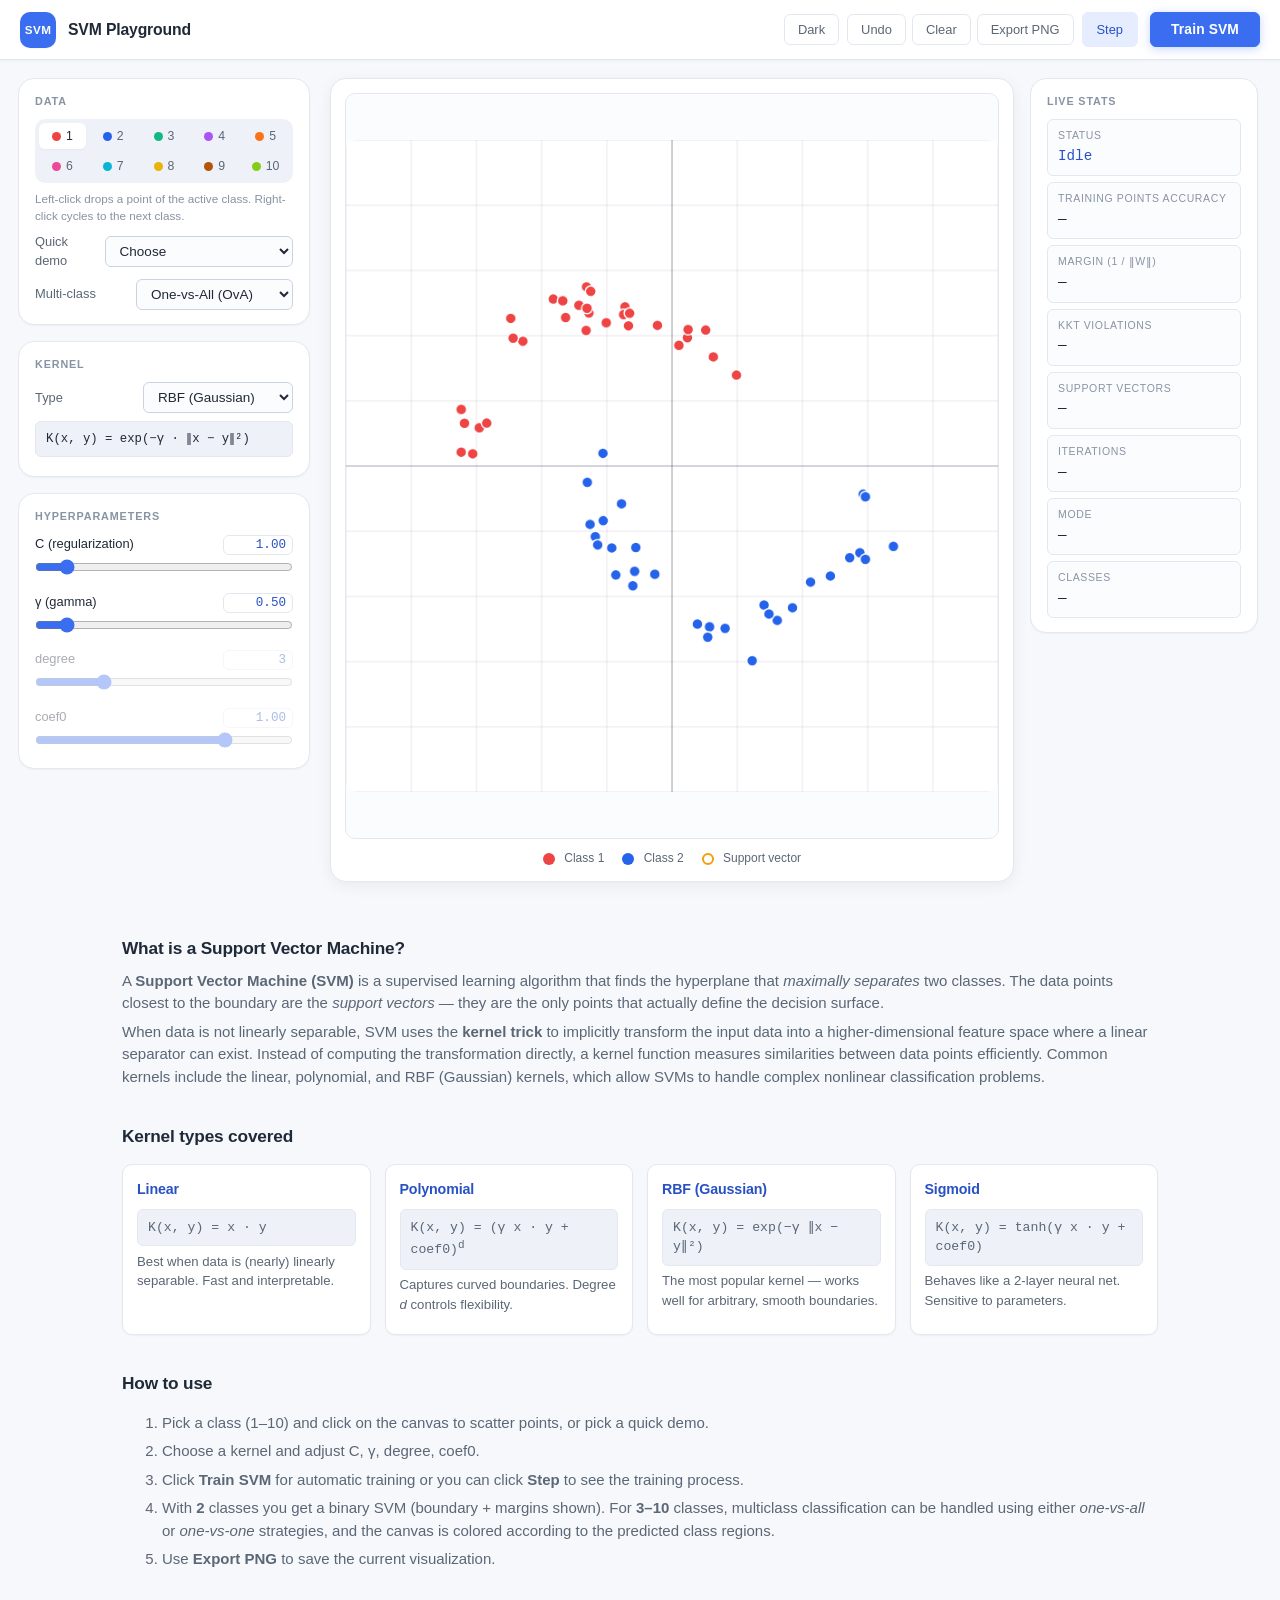
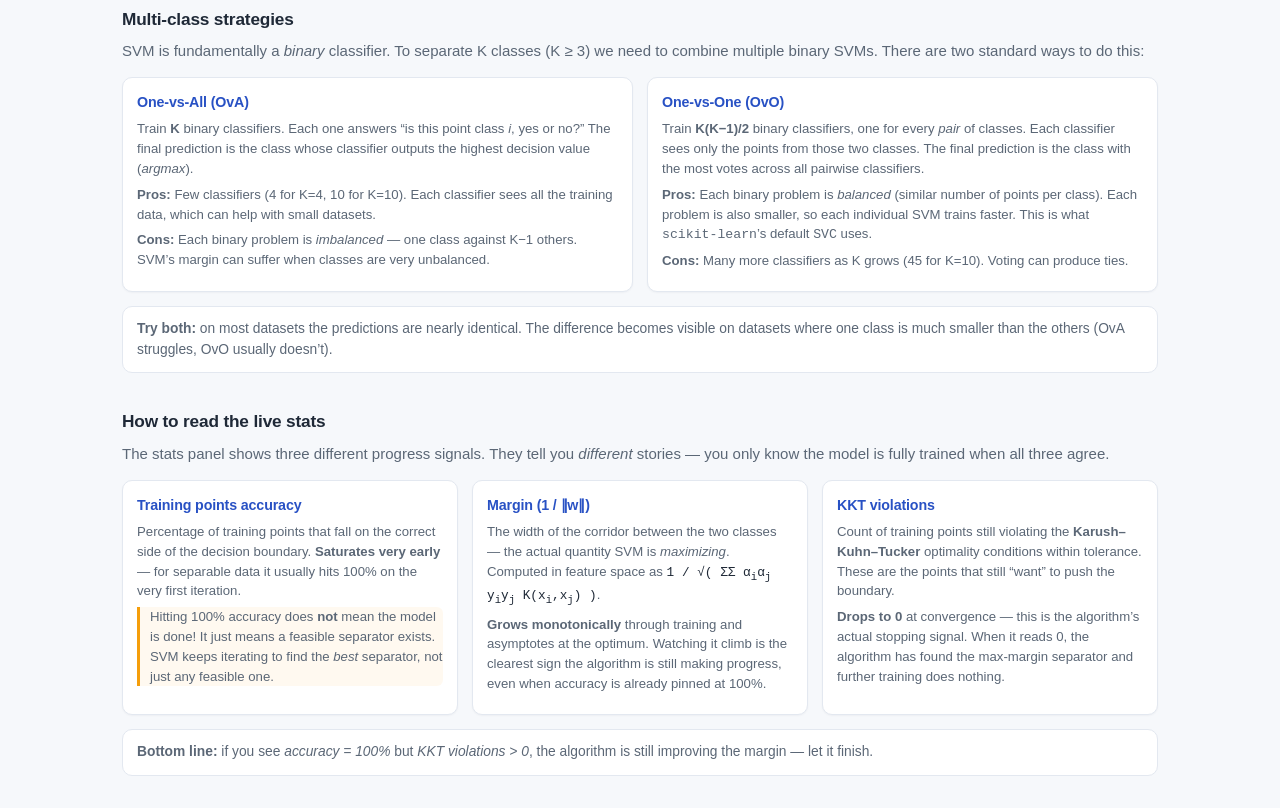
==== index.html @ 3a3d3bb9 "add files" ====
<!DOCTYPE html>
<html lang="en">
<head>
    <meta charset="UTF-8" />
    <meta name="viewport" content="width=device-width, initial-scale=1.0" />
    <title>SVM Playground — Interactive Support Vector Machine</title>
    <link rel="stylesheet" href="css/base.css" />
    <link rel="stylesheet" href="css/layout.css" />
    <link rel="stylesheet" href="css/components.css" />
    <script>
        // Apply persisted theme synchronously to avoid a flash of light mode.
        try {
            const t = localStorage.getItem('svm-theme');
            if (t === 'dark') document.documentElement.setAttribute('data-theme', 'dark');
        } catch (_) { /* localStorage may be blocked — fall back to light */ }
    </script>
</head>
<body>
    <header class="topbar" role="banner">
        <div class="brand">
            <div class="logo" aria-hidden="true">SVM</div>
            <div class="brand-text">
                <h1>SVM Playground</h1>
            </div>
        </div>

        <div class="topbar-actions">
            <button id="btn-theme" class="btn btn-ghost btn-theme" aria-label="Toggle dark mode" aria-pressed="false">Dark</button>
            <div class="action-group">
                <button id="btn-undo"   class="btn btn-ghost">Undo</button>
                <button id="btn-clear"  class="btn btn-ghost">Clear</button>
                <button id="btn-export" class="btn btn-ghost">Export PNG</button>
            </div>
            <button id="btn-step"  class="btn btn-step">Step</button>
            <button id="btn-train" class="btn btn-primary btn-train">Train SVM</button>
        </div>
    </header>

    <main class="app-shell" role="main">
        <!-- ========== Left rail: data + kernel + sliders ========== -->
        <aside class="rail rail-left" aria-label="Controls">
            <section class="panel">
                <h2>Data</h2>
                <div class="class-toggle" role="group" aria-label="Active class">
                    <button class="class-btn active" data-class="1"><span class="dot dot-c1"></span> 1</button>
                    <button class="class-btn"        data-class="2"><span class="dot dot-c2"></span> 2</button>
                    <button class="class-btn"        data-class="3"><span class="dot dot-c3"></span> 3</button>
                    <button class="class-btn"        data-class="4"><span class="dot dot-c4"></span> 4</button>
                    <button class="class-btn"        data-class="5"><span class="dot dot-c5"></span> 5</button>
                    <button class="class-btn"        data-class="6"><span class="dot dot-c6"></span> 6</button>
                    <button class="class-btn"        data-class="7"><span class="dot dot-c7"></span> 7</button>
                    <button class="class-btn"        data-class="8"><span class="dot dot-c8"></span> 8</button>
                    <button class="class-btn"        data-class="9"><span class="dot dot-c9"></span> 9</button>
                    <button class="class-btn"        data-class="10"><span class="dot dot-c10"></span> 10</button>
                </div>
                <p class="hint">Left-click drops a point of the active class. Right-click cycles to the next class.</p>

                <div class="row">
                    <label for="demo-select">Quick demo</label>
                    <select id="demo-select">
                        <option value="">Choose</option>
                        <optgroup label="Binary">
                            <option value="linear">Linearly separable</option>
                            <option value="xor">XOR</option>
                            <option value="circles">Concentric circles</option>
                            <option value="moons">Two moons</option>
                            <option value="spiral">Two spirals</option>
                        </optgroup>
                        <optgroup label="Multi-class">
                            <option value="three-blobs">3 blobs</option>
                            <option value="four-blobs">4 blobs (corners)</option>
                            <option value="three-rings">3 concentric rings</option>
                            <option value="five-blobs">5 blobs (center + cardinal)</option>
                            <option value="ten-blobs">10 blobs (circle, K=10)</option>
                        </optgroup>
                    </select>
                </div>

                <div class="row">
                    <label for="multiclass-mode">Multi-class</label>
                    <select id="multiclass-mode">
                        <option value="ova" selected>One-vs-All (OvA)</option>
                        <option value="ovo">One-vs-One (OvO)</option>
                    </select>
                </div>
            </section>

            <section class="panel">
                <h2>Kernel</h2>
                <div class="row">
                    <label for="kernel-select">Type</label>
                    <select id="kernel-select">
                        <option value="linear">Linear</option>
                        <option value="poly">Polynomial</option>
                        <option value="rbf" selected>RBF (Gaussian)</option>
                        <option value="sigmoid">Sigmoid</option>
                    </select>
                </div>
                <p id="kernel-formula" class="formula"></p>
            </section>

            <section class="panel panel-params">
                <h2>Hyperparameters</h2>

                <div class="slider-row">
                    <div class="slider-label">
                        <span>C (regularization)</span>
                        <input id="out-c" class="slider-value" type="number" min="0.01" max="10" step="0.01" value="1.00" aria-label="C value" />
                    </div>
                    <input id="param-c" type="range" min="0.01" max="10" step="0.01" value="1" />
                </div>

                <div class="slider-row" data-param="gamma">
                    <div class="slider-label">
                        <span>&gamma; (gamma)</span>
                        <input id="out-gamma" class="slider-value" type="number" min="0.01" max="5" step="0.01" value="0.50" aria-label="gamma value" />
                    </div>
                    <input id="param-gamma" type="range" min="0.01" max="5" step="0.01" value="0.5" />
                </div>

                <div class="slider-row" data-param="degree">
                    <div class="slider-label">
                        <span>degree</span>
                        <input id="out-degree" class="slider-value" type="number" min="2" max="6" step="1" value="3" aria-label="degree value" />
                    </div>
                    <input id="param-degree" type="range" min="2" max="6" step="1" value="3" />
                </div>

                <div class="slider-row" data-param="coef0">
                    <div class="slider-label">
                        <span>coef0</span>
                        <input id="out-coef0" class="slider-value" type="number" min="-2" max="2" step="0.01" value="1.00" aria-label="coef0 value" />
                    </div>
                    <input id="param-coef0" type="range" min="-2" max="2" step="0.01" value="1" />
                </div>
            </section>
        </aside>

        <!-- ========== Center: canvas ========== -->
        <section class="canvas-area" aria-label="Visualization">
            <div class="canvas-frame">
                <canvas id="canvas" width="720" height="720" aria-label="SVM visualization"></canvas>
            </div>
            <div id="legend" class="legend" aria-label="Legend"></div>
        </section>

        <!-- ========== Right rail: live stats ========== -->
        <aside class="rail rail-right" aria-label="Live stats">
            <section class="panel panel-stats">
                <h2>Live stats</h2>
                <div class="stats">
                    <div class="stat"><span class="stat-label">Status</span><span id="stat-status" class="stat-val">Idle</span></div>
                    <div class="stat"><span class="stat-label">Training points accuracy</span><span id="stat-acc" class="stat-val">—</span></div>
                    <div class="stat"><span class="stat-label">Margin (1 / &Vert;w&Vert;)</span><span id="stat-margin" class="stat-val">—</span></div>
                    <div class="stat"><span class="stat-label">KKT violations</span><span id="stat-kkt" class="stat-val">—</span></div>
                    <div class="stat"><span class="stat-label">Support vectors</span><span id="stat-sv" class="stat-val">—</span></div>
                    <div class="stat"><span class="stat-label">Iterations</span><span id="stat-iter" class="stat-val">—</span></div>
                    <div class="stat"><span class="stat-label">Mode</span><span id="stat-mode" class="stat-val">—</span></div>
                    <div class="stat"><span class="stat-label">Classes</span><span id="stat-classes" class="stat-val">—</span></div>
                </div>
            </section>
        </aside>
    </main>

    <!-- ========== Educational sections (below the fold) ========== -->
    <section id="about" class="info-section">
        <h2>What is a Support Vector Machine?</h2>
        <p>
            A <strong>Support Vector Machine (SVM)</strong> is a supervised learning algorithm that finds the
            hyperplane that <em>maximally separates</em> two classes. The data points closest to the boundary
            are the <em>support vectors</em> &mdash; they are the only points that actually define the
            decision surface.
        </p>
        <p>
            When data is not linearly separable, SVM uses the <strong>kernel trick</strong> to implicitly transform the 
            input data into a higher-dimensional feature space where a linear separator can exist. Instead of computing 
            the transformation directly, a kernel function measures similarities between data points efficiently. Common 
            kernels include the linear, polynomial, and RBF (Gaussian) kernels, which allow SVMs to handle complex nonlinear 
            classification problems.
        </p>
    </section>

    <section id="kernels" class="info-section">
        <h2>Kernel types covered</h2>
        <div class="kernel-grid">
            <article>
                <h3>Linear</h3>
                <p class="formula">K(x, y) = x &middot; y</p>
                <p>Best when data is (nearly) linearly separable. Fast and interpretable.</p>
            </article>
            <article>
                <h3>Polynomial</h3>
                <p class="formula">K(x, y) = (&gamma; x &middot; y + coef0)<sup>d</sup></p>
                <p>Captures curved boundaries. Degree <em>d</em> controls flexibility.</p>
            </article>
            <article>
                <h3>RBF (Gaussian)</h3>
                <p class="formula">K(x, y) = exp(&minus;&gamma; ‖x &minus; y‖²)</p>
                <p>The most popular kernel &mdash; works well for arbitrary, smooth boundaries.</p>
            </article>
            <article>
                <h3>Sigmoid</h3>
                <p class="formula">K(x, y) = tanh(&gamma; x &middot; y + coef0)</p>
                <p>Behaves like a 2-layer neural net. Sensitive to parameters.</p>
            </article>
        </div>
    </section>

    <section id="how-to" class="info-section">
        <h2>How to use</h2>
        <ol>
            <li>Pick a class (1&ndash;10) and click on the canvas to scatter points, or pick a quick demo.</li>
            <li>Choose a kernel and adjust C, &gamma;, degree, coef0.</li>
            <li>Click <strong>Train SVM</strong> for automatic training or you can click 
                <strong>Step</strong> to see the training process.</li>
            <li>With <strong>2</strong> classes you get a binary SVM (boundary + margins shown). For <strong>3–10</strong>
                 classes, multiclass classification can be handled using either <em>one-vs-all</em> or <em>one-vs-one</em> 
                 strategies, and the canvas is colored according to the predicted class regions.</li>
            <li>Use <strong>Export PNG</strong> to save the current visualization.</li>
        </ol>
    </section>

    <section id="multiclass" class="info-section">
        <h2>Multi-class strategies</h2>
        <p>
            SVM is fundamentally a <em>binary</em> classifier. To separate K classes
            (K &ge; 3) we need to combine multiple binary SVMs. There are two standard
            ways to do this:
        </p>

        <div class="metrics-grid">
            <article>
                <h3>One-vs-All (OvA)</h3>
                <p>
                    Train <strong>K</strong> binary classifiers. Each one answers
                    &ldquo;is this point class <em>i</em>, yes or no?&rdquo; The final
                    prediction is the class whose classifier outputs the highest
                    decision value (<em>argmax</em>).
                </p>
                <p>
                    <strong>Pros:</strong> Few classifiers (4 for K=4, 10 for K=10).
                    Each classifier sees all the training data, which can help with
                    small datasets.
                </p>
                <p>
                    <strong>Cons:</strong> Each binary problem is <em>imbalanced</em>
                    &mdash; one class against K&minus;1 others. SVM&rsquo;s margin can
                    suffer when classes are very unbalanced.
                </p>
            </article>

            <article>
                <h3>One-vs-One (OvO)</h3>
                <p>
                    Train <strong>K(K&minus;1)/2</strong> binary classifiers, one for
                    every <em>pair</em> of classes. Each classifier sees only the points
                    from those two classes. The final prediction is the class with the
                    most votes across all pairwise classifiers.
                </p>
                <p>
                    <strong>Pros:</strong> Each binary problem is <em>balanced</em>
                    (similar number of points per class). Each problem is also smaller,
                    so each individual SVM trains faster. This is what
                    <code>scikit-learn</code>&rsquo;s default <code>SVC</code> uses.
                </p>
                <p>
                    <strong>Cons:</strong> Many more classifiers as K grows
                    (45 for K=10). Voting can produce ties.
                </p>
            </article>
        </div>

        <p class="metric-summary">
            <strong>Try both:</strong> on most datasets the predictions are nearly
            identical. The difference becomes visible on datasets where one class is
            much smaller than the others (OvA struggles, OvO usually doesn&rsquo;t).
        </p>
    </section>

    <section id="metrics" class="info-section">
        <h2>How to read the live stats</h2>
        <p>
            The stats panel shows three different progress signals. They tell you
            <em>different</em> stories &mdash; you only know the model is fully trained
            when all three agree.
        </p>

        <div class="metrics-grid">
            <article>
                <h3>Training points accuracy</h3>
                <p>
                    Percentage of training points that fall on the correct side of the
                    decision boundary. <strong>Saturates very early</strong> &mdash; for
                    separable data it usually hits 100% on the very first iteration.
                </p>
                <p class="metric-warn">
                    Hitting 100% accuracy does <strong>not</strong> mean the model is done!
                    It just means a feasible separator exists. SVM keeps iterating to find
                    the <em>best</em> separator, not just any feasible one.
                </p>
            </article>

            <article>
                <h3>Margin (1 / &Vert;w&Vert;)</h3>
                <p>
                    The width of the corridor between the two classes &mdash; the actual
                    quantity SVM is <em>maximizing</em>. Computed in feature space as
                    <span class="formula-inline">1 / &radic;( &Sigma;&Sigma; &alpha;<sub>i</sub>&alpha;<sub>j</sub> y<sub>i</sub>y<sub>j</sub> K(x<sub>i</sub>,x<sub>j</sub>) )</span>.
                </p>
                <p>
                    <strong>Grows monotonically</strong> through training and asymptotes at the
                    optimum. Watching it climb is the clearest sign the algorithm is still making
                    progress, even when accuracy is already pinned at 100%.
                </p>
            </article>

            <article>
                <h3>KKT violations</h3>
                <p>
                    Count of training points still violating the
                    <strong>Karush&ndash;Kuhn&ndash;Tucker</strong> optimality conditions
                    within tolerance. These are the points that still &ldquo;want&rdquo; to push
                    the boundary.
                </p>
                <p>
                    <strong>Drops to 0</strong> at convergence &mdash; this is the algorithm&rsquo;s
                    actual stopping signal. When it reads 0, the algorithm has found the
                    max-margin separator and further training does nothing.
                </p>
            </article>
        </div>

        <p class="metric-summary">
            <strong>Bottom line:</strong> if you see
            <em>accuracy = 100%</em> but <em>KKT violations &gt; 0</em>, the algorithm
            is still improving the margin &mdash; let it finish.
        </p>
    </section>

    <script type="module" src="js/main.js"></script>
</body>
</html>
---- css/base.css ----
/* =========================================================
   base.css — theme tokens, reset, typography
   ========================================================= */

:root {
    /* surface */
    --bg: #f6f8fb;
    --bg-soft: #eef2f8;
    --surface: #ffffff;
    --surface-2: #fbfcfe;
    --border: #e3e8f0;
    --border-strong: #cbd3e1;

    /* text */
    --text: #1f2937;
    --text-muted: #5b6776;
    --text-faint: #8893a4;

    /* accent */
    --accent: #3a6df0;
    --accent-strong: #2851c4;
    --accent-soft: #e6edff;

    /* canvas (kept identical in light/dark so the heatmap colors stay readable) */
    --canvas-bg: #ffffff;
    --canvas-axis: rgba(0, 0, 0, 0.08);

    /* class colors (1..10) */
    --c1:  #ef4444; --c1-soft:  #fde2e2;
    --c2:  #2563eb; --c2-soft:  #dde7fb;
    --c3:  #10b981; --c3-soft:  #d1fae5;
    --c4:  #a855f7; --c4-soft:  #f3e8ff;
    --c5:  #f97316; --c5-soft:  #ffedd5;
    --c6:  #ec4899; --c6-soft:  #fce7f3;
    --c7:  #06b6d4; --c7-soft:  #cffafe;
    --c8:  #eab308; --c8-soft:  #fef9c3;
    --c9:  #b45309; --c9-soft:  #fef3c7;
    --c10: #84cc16; --c10-soft: #ecfccb;

    /* annotations */
    --sv: #f59e0b;
    --boundary: #111827;
    --margin: #6b7280;

    /* shadow */
    --shadow-sm: 0 1px 2px rgba(15, 23, 42, 0.04);
    --shadow-md: 0 4px 16px rgba(15, 23, 42, 0.06);
    --shadow-lg: 0 12px 32px rgba(15, 23, 42, 0.08);

    /* scrollable rails — Firefox scrollbar-color + WebKit below */
    --scrollbar-track: var(--bg-soft);
    --scrollbar-thumb: #b4becf;
    --scrollbar-thumb-hover: #97a4b8;

    /* radii */
    --radius-sm: 6px;
    --radius: 10px;
    --radius-lg: 16px;

    /* fonts */
    --font: -apple-system, BlinkMacSystemFont, "Segoe UI", Roboto, "Helvetica Neue", Arial, sans-serif;
    --mono: "SFMono-Regular", Menlo, Consolas, monospace;

    /* app shell metrics */
    --topbar-h: 60px;
    --rail-left-w: 296px;
    --rail-right-w: 232px;
    --shell-gap: 16px;
    --shell-pad: 18px;
}

/* ---------- Dark theme ----------
   Activated by setting `data-theme="dark"` on <html>. The class color tokens
   (--c1..--c10, --sv) are kept identical so the canvas heatmap and class
   buttons read the same way. We also keep the canvas background white so
   the soft heatmap tints stay accurate. */
:root[data-theme="dark"] {
    --bg: #0b1220;
    --bg-soft: #0f172a;
    --surface: #111a2e;
    --surface-2: #0d1626;
    --border: #1f2a44;
    --border-strong: #2a395a;

    --text: #e2e8f0;
    --text-muted: #9aa6bd;
    --text-faint: #6b7691;

    --accent: #5b8cff;
    --accent-strong: #93b4ff;
    --accent-soft: rgba(91, 140, 255, 0.16);

    /* Boundary/margin tokens here only style the legend swatches outside
       the canvas — flipped to light so they're visible on dark surfaces.
       The actual on-canvas boundary color is hardcoded in JS and stays dark. */
    --boundary: #e2e8f0;
    --margin: #94a3b8;

    --shadow-sm: 0 1px 2px rgba(0, 0, 0, 0.4);
    --shadow-md: 0 4px 16px rgba(0, 0, 0, 0.5);
    --shadow-lg: 0 12px 32px rgba(0, 0, 0, 0.55);

    --scrollbar-track: var(--surface-2);
    --scrollbar-thumb: #3d4f70;
    --scrollbar-thumb-hover: #5a6f94;
}

* { box-sizing: border-box; }

html, body {
    margin: 0;
    padding: 0;
    background: var(--bg);
    color: var(--text);
    font-family: var(--font);
    font-size: 15px;
    line-height: 1.5;
    -webkit-font-smoothing: antialiased;
}

h1, h2, h3 { margin: 0; font-weight: 600; letter-spacing: -0.01em; }
h1 { font-size: 1.4rem; }
h2 { font-size: 1.05rem; }
h3 { font-size: 0.95rem; }
p  { margin: 0.4em 0; }
a  { color: var(--accent); text-decoration: none; }
a:hover { text-decoration: underline; }

select, input, button {
    font-family: inherit;
    font-size: 0.9rem;
}
select:focus, input:focus, button:focus {
    outline: 2px solid var(--accent-soft);
    outline-offset: 1px;
}

.formula {
    font-family: var(--mono);
    background: var(--bg-soft);
    border: 1px solid var(--border);
    border-radius: var(--radius-sm);
    padding: 8px 10px;
    font-size: 0.82rem;
    color: var(--text);
    margin-top: 8px;
    overflow-x: auto;
}
---- css/layout.css ----
/* =========================================================
   layout.css — page structure: topbar, no-scroll app shell,
                info sections, footer.

   The page is laid out as a "pro app" shell:

       ┌──────────────────────────────────────────────────────┐
       │  TOPBAR  brand · nav · …actions… · [Train SVM]       │  60px sticky
       ├────────────┬───────────────────────────┬─────────────┤
       │ left rail  │      canvas (square)      │ right rail  │
       │ (controls) │      + legend below       │ (live stats)│  100vh − topbar
       └────────────┴───────────────────────────┴─────────────┘
       (educational sections live below this shell, reachable
        only by intentional scrolling)
   ========================================================= */

/* ---------- Topbar ---------- */
.topbar {
    position: sticky;
    top: 0;
    z-index: 20;
    height: var(--topbar-h);
    display: flex;
    align-items: center;
    gap: 18px;
    padding: 0 20px;
    background: var(--surface);
    border-bottom: 1px solid var(--border);
    box-shadow: var(--shadow-sm);
}

.brand {
    display: flex;
    align-items: center;
    gap: 12px;
    flex-shrink: 0;
}
.logo {
    width: 36px;
    height: 36px;
    border-radius: var(--radius);
    background: var(--accent);
    color: #fff;
    display: grid;
    place-items: center;
    font-weight: 700;
    font-size: 0.78rem;
    letter-spacing: 0.04em;
    box-shadow: var(--shadow-sm);
}
.brand-text h1 {
    font-size: 1.05rem;
    line-height: 1;
}

.topbar-actions {
    margin-left: auto;
    display: flex;
    align-items: center;
    gap: 8px;
}
.action-group {
    display: flex;
    gap: 6px;
}

/* ---------- App shell ---------- */
.app-shell {
    height: calc(100vh - var(--topbar-h));
    display: grid;
    grid-template-columns: var(--rail-left-w) minmax(0, 1fr) var(--rail-right-w);
    gap: var(--shell-gap);
    padding: var(--shell-pad);
    overflow: hidden;
}

.rail {
    display: flex;
    flex-direction: column;
    gap: var(--shell-gap);
    min-height: 0;
    min-width: 0;
    overflow-y: auto;
    padding-right: 4px;
    scrollbar-width: thin;
    scrollbar-color: var(--scrollbar-thumb) var(--scrollbar-track);
}
.rail::-webkit-scrollbar {
    width: 8px;
}
.rail::-webkit-scrollbar-track {
    background: var(--scrollbar-track);
    border-radius: 4px;
}
.rail::-webkit-scrollbar-thumb {
    background: var(--scrollbar-thumb);
    border-radius: 4px;
}
.rail::-webkit-scrollbar-thumb:hover {
    background: var(--scrollbar-thumb-hover);
}

/* canvas-area is its own column; never scrolls */
.canvas-area {
    background: var(--surface);
    border: 1px solid var(--border);
    border-radius: var(--radius-lg);
    box-shadow: var(--shadow-md);
    padding: 14px;
    display: grid;
    grid-template-rows: minmax(0, 1fr) auto;
    gap: 10px;
    min-width: 0;
    min-height: 0;
    overflow: hidden;
}

/* ---------- Responsive ---------- */
@media (max-width: 1180px) {
    :root {
        --rail-left-w: 270px;
        --rail-right-w: 210px;
        --shell-gap: 14px;
        --shell-pad: 14px;
    }
}

/* Hard fallback for genuinely small screens only — stack and let the page
   scroll. We deliberately do NOT trigger this on short heights (e.g. typical
   1366×768 laptops with browser chrome have ~680px of usable height) because
   the 3-column shell handles low heights gracefully: the rails scroll
   internally and the canvas (square via container queries) shrinks to fit. */
@media (max-width: 900px), (max-height: 480px) {
    .app-shell {
        height: auto;
        grid-template-columns: 1fr;
        overflow: visible;
        padding: 16px;
    }
    .rail { overflow-y: visible; }
    .canvas-area { min-height: min(72vw, 480px); }
    .topbar { flex-wrap: wrap; height: auto; padding: 10px 16px; }
    .topbar-actions { flex-wrap: wrap; }
}

/* ---------- Info sections (below the app shell) ---------- */
.info-section {
    max-width: 1100px;
    margin: 36px auto;
    padding: 0 32px;
}
.info-section h2 { margin-bottom: 8px; font-size: 1.15rem; }
.info-section p  { color: var(--text-muted); }

.kernel-grid {
    display: grid;
    grid-template-columns: repeat(auto-fit, minmax(220px, 1fr));
    gap: 14px;
    margin-top: 14px;
}
.kernel-grid article {
    background: var(--surface);
    border: 1px solid var(--border);
    border-radius: var(--radius);
    padding: 14px;
    box-shadow: var(--shadow-sm);
}
.kernel-grid h3 { margin-bottom: 6px; color: var(--accent-strong); }
.kernel-grid p  { font-size: 0.88rem; }

/* ---------- Metrics explanation grid ---------- */
.metrics-grid {
    display: grid;
    grid-template-columns: repeat(auto-fit, minmax(260px, 1fr));
    gap: 14px;
    margin: 14px 0;
}
.metrics-grid article {
    background: var(--surface);
    border: 1px solid var(--border);
    border-radius: var(--radius);
    padding: 14px;
    box-shadow: var(--shadow-sm);
}
.metrics-grid h3 { margin-bottom: 6px; color: var(--accent-strong); }
.metrics-grid p  { font-size: 0.88rem; margin: 6px 0; }
.metric-warn {
    border-left: 3px solid #f59e0b;
    padding-left: 10px;
    background: rgba(245, 158, 11, 0.06);
    border-radius: 0 6px 6px 0;
}
.metric-summary {
    margin-top: 14px;
    padding: 12px 14px;
    background: var(--surface);
    border: 1px solid var(--border);
    border-radius: var(--radius);
    font-size: 0.92rem;
}
.formula-inline {
    font-family: ui-monospace, SFMono-Regular, monospace;
    font-size: 0.85rem;
    color: var(--text);
}

ol li { margin: 6px 0; color: var(--text-muted); }
---- css/components.css ----
/* =========================================================
   components.css — panels, buttons, sliders, toggles, stats,
                    canvas, legend.
   ========================================================= */

/* ---------- Panels (cards inside rails) ---------- */
.panel {
    background: var(--surface);
    border: 1px solid var(--border);
    border-radius: var(--radius-lg);
    padding: 14px 16px;
    box-shadow: var(--shadow-sm);
}
.panel h2 {
    font-size: 0.72rem;
    font-weight: 600;
    text-transform: uppercase;
    letter-spacing: 0.08em;
    color: var(--text-faint);
    margin-bottom: 10px;
}

/* ---------- Form rows ---------- */
.row {
    display: flex;
    align-items: center;
    justify-content: space-between;
    gap: 10px;
    margin: 8px 0 0;
}
.row label { color: var(--text-muted); font-size: 0.86rem; }

select {
    background: var(--surface-2);
    border: 1px solid var(--border-strong);
    color: var(--text);
    padding: 6px 10px;
    border-radius: var(--radius-sm);
    min-width: 150px;
}

/* ---------- Sliders ---------- */
.slider-row { margin: 10px 0 0; }
.slider-row:first-of-type { margin-top: 0; }
.slider-label {
    display: flex;
    justify-content: space-between;
    align-items: baseline;
    color: var(--text);
    font-size: 0.86rem;
    margin-bottom: 2px;
}
.slider-label output,
.slider-label .slider-value {
    font-family: var(--mono);
    color: var(--accent-strong);
    font-size: 0.84rem;
}
.slider-value {
    width: 70px;
    padding: 2px 6px;
    border: 1px solid var(--border);
    border-radius: 6px;
    background: var(--surface);
    color: var(--accent-strong);
    text-align: right;
    -moz-appearance: textfield;
}
.slider-value::-webkit-outer-spin-button,
.slider-value::-webkit-inner-spin-button {
    -webkit-appearance: none;
    margin: 0;
}
.slider-value:focus {
    outline: 2px solid var(--accent);
    outline-offset: 1px;
    border-color: var(--accent);
}
input[type="range"] {
    width: 100%;
    accent-color: var(--accent);
    margin: 2px 0 0;
}
.slider-row.disabled { opacity: 0.38; pointer-events: none; }

/* ---------- Buttons ---------- */
.btn {
    cursor: pointer;
    border: 1px solid var(--border-strong);
    background: var(--surface-2);
    color: var(--text);
    padding: 7px 13px;
    border-radius: var(--radius-sm);
    font-size: 0.86rem;
    font-weight: 500;
    transition: transform 0.05s ease, box-shadow 0.15s ease,
                background 0.15s ease, border-color 0.15s ease;
}
.btn:hover  { background: var(--bg-soft); border-color: var(--text-faint); }
.btn:active { transform: translateY(1px); }

.btn-ghost {
    background: transparent;
    border-color: var(--border);
    color: var(--text-muted);
}
.btn-ghost:hover { background: var(--bg-soft); color: var(--text); }

.btn-primary {
    background: var(--accent);
    border-color: var(--accent);
    color: #fff;
    box-shadow: var(--shadow-sm);
}
.btn-primary:hover {
    background: var(--accent-strong);
    border-color: var(--accent-strong);
}

/* The Train button is the page's primary CTA — give it weight. */
.btn-train {
    padding: 9px 20px;
    font-size: 0.92rem;
    font-weight: 600;
    letter-spacing: 0.01em;
    box-shadow: 0 2px 10px rgba(58, 109, 240, 0.28);
    margin-left: 4px;
}
.btn-train:hover {
    box-shadow: 0 4px 14px rgba(58, 109, 240, 0.38);
}

/* Step is a secondary action that mirrors Train's height for visual balance. */
.btn-step {
    padding: 9px 14px;
    font-weight: 500;
    border-color: var(--accent-soft);
    color: var(--accent-strong);
    background: var(--accent-soft);
}
.btn-step:hover {
    background: #d8e3ff;
    border-color: #b9caff;
}
:root[data-theme="dark"] .btn-step:hover {
    background: rgba(91, 140, 255, 0.28);
    border-color: rgba(91, 140, 255, 0.5);
}

/* ---------- Class toggle (10 classes, 5 cols × 2 rows) ---------- */
.class-toggle {
    display: grid;
    grid-template-columns: repeat(5, 1fr);
    gap: 4px;
    background: var(--bg-soft);
    padding: 4px;
    border-radius: var(--radius);
}
.class-btn {
    border: none;
    background: transparent;
    padding: 6px 2px;
    border-radius: var(--radius-sm);
    cursor: pointer;
    color: var(--text-muted);
    display: flex;
    align-items: center;
    justify-content: center;
    gap: 5px;
    font-weight: 500;
    font-size: 0.82rem;
    transition: all 0.15s ease;
}
.class-btn.active {
    background: var(--surface);
    color: var(--text);
    box-shadow: var(--shadow-sm);
}
.dot {
    width: 9px; height: 9px; border-radius: 50%;
    display: inline-block;
}
.dot-c1  { background: var(--c1); }
.dot-c2  { background: var(--c2); }
.dot-c3  { background: var(--c3); }
.dot-c4  { background: var(--c4); }
.dot-c5  { background: var(--c5); }
.dot-c6  { background: var(--c6); }
.dot-c7  { background: var(--c7); }
.dot-c8  { background: var(--c8); }
.dot-c9  { background: var(--c9); }
.dot-c10 { background: var(--c10); }

.hint {
    font-size: 0.78rem;
    color: var(--text-faint);
    margin: 8px 0 4px;
    line-height: 1.4;
}

/* ---------- Checkboxes ---------- */
.checkbox {
    display: inline-flex;
    align-items: center;
    gap: 6px;
    color: var(--text-muted);
    font-size: 0.85rem;
    cursor: pointer;
    user-select: none;
}
.checkbox input { accent-color: var(--accent); }
.checkbox-inline { padding: 4px 6px; }

/* ---------- Stats (right rail) ---------- */
.stats {
    display: grid;
    grid-template-columns: 1fr;
    gap: 6px;
}
.stat {
    background: var(--surface-2);
    border: 1px solid var(--border);
    border-radius: var(--radius-sm);
    padding: 8px 10px;
    display: flex;
    flex-direction: column;
}
.stat-label {
    font-size: 0.7rem;
    color: var(--text-faint);
    text-transform: uppercase;
    letter-spacing: 0.06em;
}
.stat-val {
    font-family: var(--mono);
    color: var(--text);
    font-size: 0.95rem;
    margin-top: 2px;
    word-break: break-word;
}

/* Make the Status row pop — it changes during training. */
.panel-stats .stat:first-child .stat-val { color: var(--accent-strong); }

/* ---------- Canvas + legend ---------- */
.canvas-frame {
    min-width: 0;
    min-height: 0;
    display: grid;
    place-items: center;
    container-type: size;
    background: var(--surface-2);
    border-radius: var(--radius);
    border: 1px solid var(--border);
    overflow: hidden;
}
canvas {
    /* Pick the largest square that fits inside the container. */
    width:  min(100cqw, 100cqh);
    height: min(100cqw, 100cqh);
    aspect-ratio: 1 / 1;
    background: #fff;
    border-radius: var(--radius);
    cursor: crosshair;
    display: block;
}

.legend {
    display: flex;
    flex-wrap: wrap;
    gap: 8px 18px;
    color: var(--text-muted);
    font-size: 0.8rem;
    padding: 0 4px;
    align-items: center;
    justify-content: center;
}
.legend i {
    display: inline-block;
    margin-right: 6px;
    vertical-align: middle;
}
.sw { width: 12px; height: 12px; border-radius: 50%; }
.sw-c1  { background: var(--c1); }
.sw-c2  { background: var(--c2); }
.sw-c3  { background: var(--c3); }
.sw-c4  { background: var(--c4); }
.sw-c5  { background: var(--c5); }
.sw-c6  { background: var(--c6); }
.sw-c7  { background: var(--c7); }
.sw-c8  { background: var(--c8); }
.sw-c9  { background: var(--c9); }
.sw-c10 { background: var(--c10); }
.sw-sv  { background: transparent; border: 2px solid var(--sv); }
.sw-bnd { width: 22px; height: 0; border-top: 2px solid var(--boundary); border-radius: 0; }
.sw-mar { width: 22px; height: 0; border-top: 2px dashed var(--margin); border-radius: 0; }

/* On stacked layouts (genuinely small screens), give the canvas a usable height. */
@media (max-width: 900px), (max-height: 480px) {
    .canvas-frame { min-height: min(72vw, 560px); }
    canvas { width: 100%; height: auto; }
}
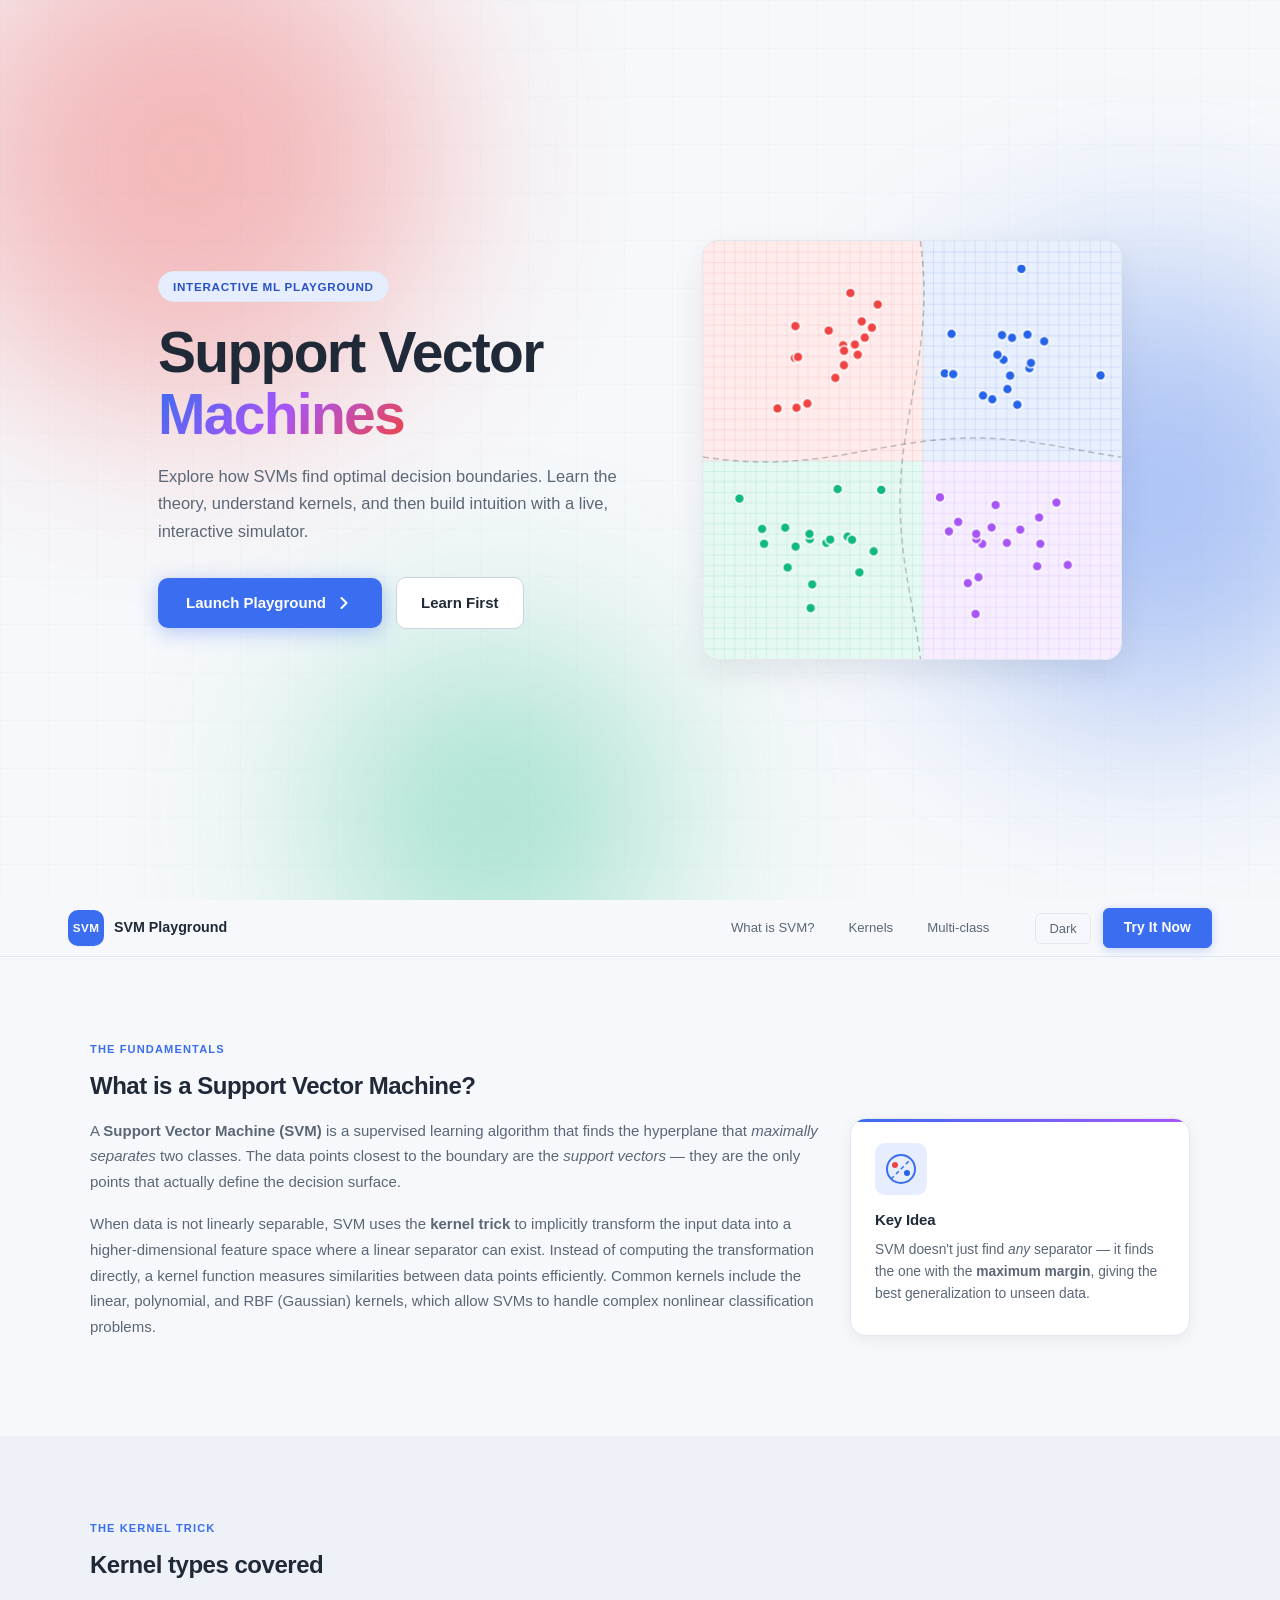
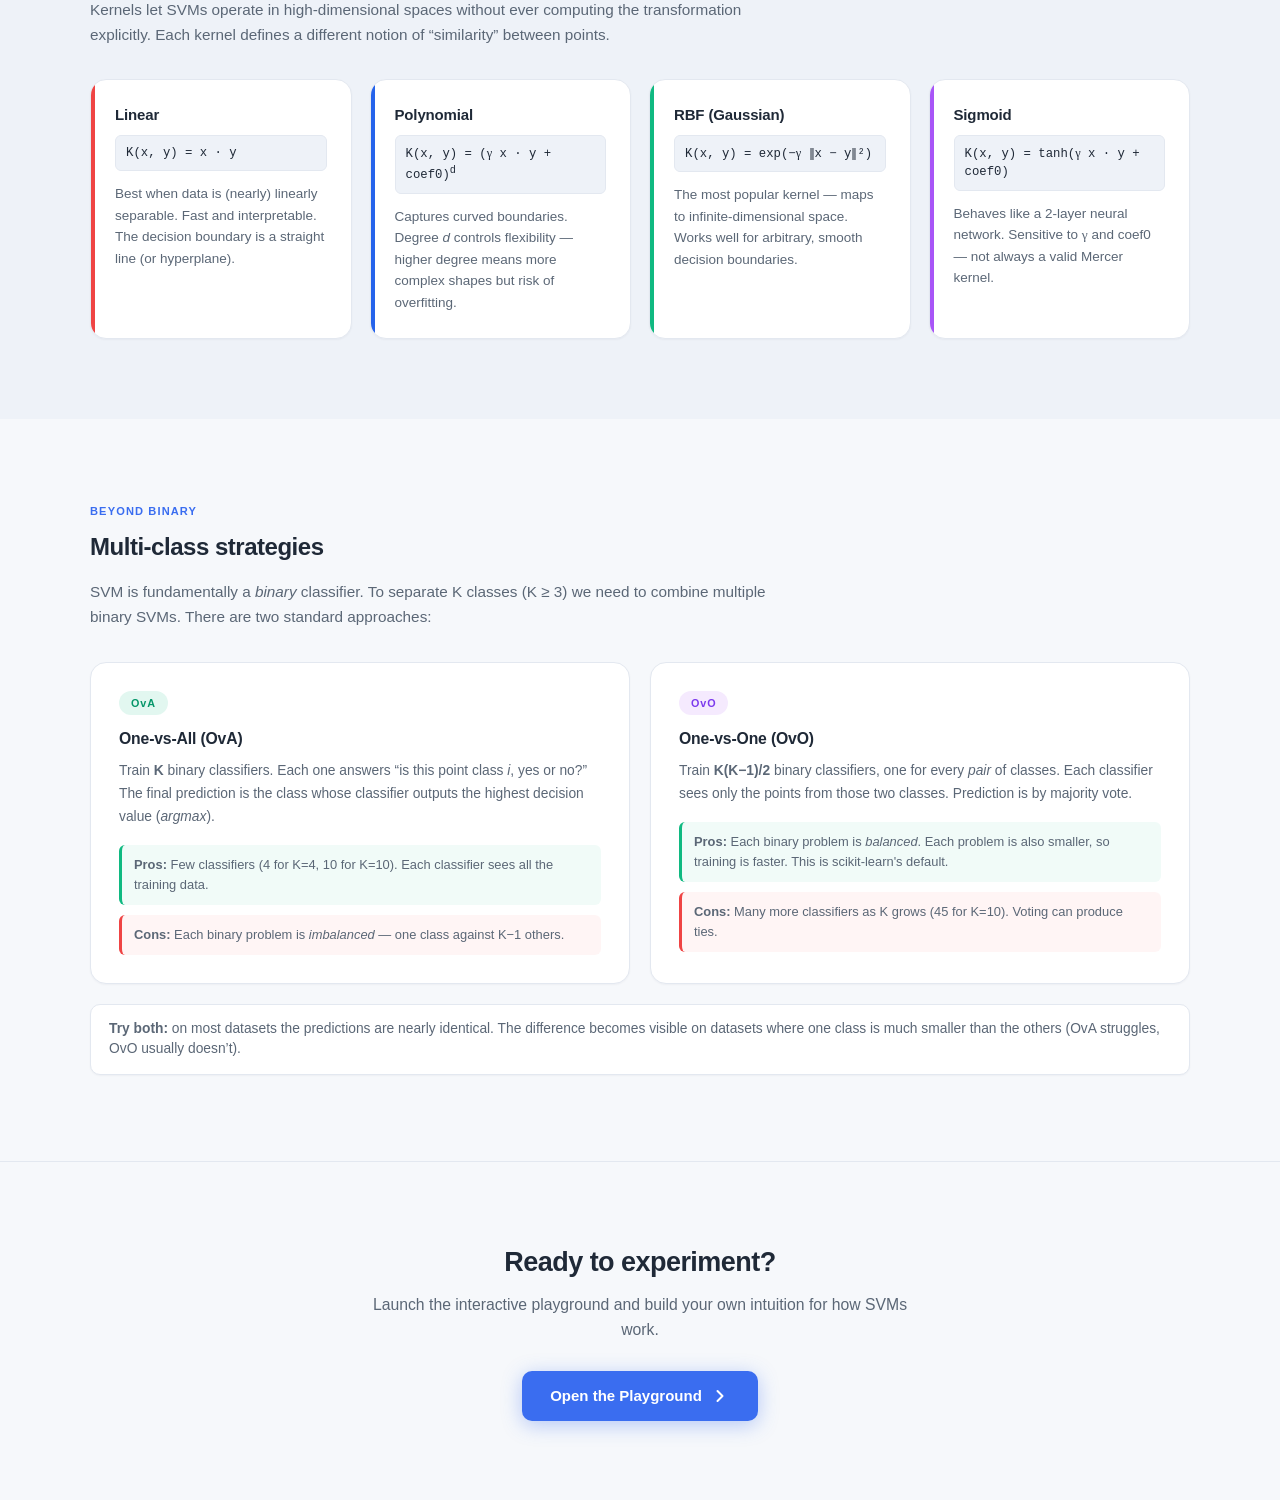
==== commit 66a1f5a6: "feat: add landing page and refactor simulator into a dedicated page" ====
--- a/index.html
+++ b/index.html
@@ -3,340 +3,364 @@
 <head>
     <meta charset="UTF-8" />
     <meta name="viewport" content="width=device-width, initial-scale=1.0" />
-    <title>SVM Playground — Interactive Support Vector Machine</title>
+    <title>SVM Playground — Learn Support Vector Machines</title>
+    <meta name="description" content="Understand Support Vector Machines visually. Learn about kernels, margins, multi-class strategies, and then try an interactive SVM simulator." />
     <link rel="stylesheet" href="css/base.css" />
     <link rel="stylesheet" href="css/layout.css" />
     <link rel="stylesheet" href="css/components.css" />
+    <link rel="stylesheet" href="css/landing.css" />
     <script>
-        // Apply persisted theme synchronously to avoid a flash of light mode.
         try {
             const t = localStorage.getItem('svm-theme');
             if (t === 'dark') document.documentElement.setAttribute('data-theme', 'dark');
-        } catch (_) { /* localStorage may be blocked — fall back to light */ }
+        } catch (_) {}
     </script>
 </head>
-<body>
-    <header class="topbar" role="banner">
-        <div class="brand">
-            <div class="logo" aria-hidden="true">SVM</div>
-            <div class="brand-text">
-                <h1>SVM Playground</h1>
-            </div>
-        </div>
-
-        <div class="topbar-actions">
-            <button id="btn-theme" class="btn btn-ghost btn-theme" aria-label="Toggle dark mode" aria-pressed="false">Dark</button>
-            <div class="action-group">
-                <button id="btn-undo"   class="btn btn-ghost">Undo</button>
-                <button id="btn-clear"  class="btn btn-ghost">Clear</button>
-                <button id="btn-export" class="btn btn-ghost">Export PNG</button>
-            </div>
-            <button id="btn-step"  class="btn btn-step">Step</button>
-            <button id="btn-train" class="btn btn-primary btn-train">Train SVM</button>
-        </div>
-    </header>
-
-    <main class="app-shell" role="main">
-        <!-- ========== Left rail: data + kernel + sliders ========== -->
-        <aside class="rail rail-left" aria-label="Controls">
-            <section class="panel">
-                <h2>Data</h2>
-                <div class="class-toggle" role="group" aria-label="Active class">
-                    <button class="class-btn active" data-class="1"><span class="dot dot-c1"></span> 1</button>
-                    <button class="class-btn"        data-class="2"><span class="dot dot-c2"></span> 2</button>
-                    <button class="class-btn"        data-class="3"><span class="dot dot-c3"></span> 3</button>
-                    <button class="class-btn"        data-class="4"><span class="dot dot-c4"></span> 4</button>
-                    <button class="class-btn"        data-class="5"><span class="dot dot-c5"></span> 5</button>
-                    <button class="class-btn"        data-class="6"><span class="dot dot-c6"></span> 6</button>
-                    <button class="class-btn"        data-class="7"><span class="dot dot-c7"></span> 7</button>
-                    <button class="class-btn"        data-class="8"><span class="dot dot-c8"></span> 8</button>
-                    <button class="class-btn"        data-class="9"><span class="dot dot-c9"></span> 9</button>
-                    <button class="class-btn"        data-class="10"><span class="dot dot-c10"></span> 10</button>
+<body class="landing-body">
+
+    <!-- ========== Hero ========== -->
+    <section class="hero" id="hero">
+        <div class="hero-bg" aria-hidden="true">
+            <div class="hero-orb hero-orb--1"></div>
+            <div class="hero-orb hero-orb--2"></div>
+            <div class="hero-orb hero-orb--3"></div>
+            <svg class="hero-grid" width="100%" height="100%" xmlns="http://www.w3.org/2000/svg">
+                <defs>
+                    <pattern id="grid" width="48" height="48" patternUnits="userSpaceOnUse">
+                        <path d="M 48 0 L 0 0 0 48" fill="none" stroke="currentColor" stroke-width="0.5" opacity="0.12"/>
+                    </pattern>
+                </defs>
+                <rect width="100%" height="100%" fill="url(#grid)" />
+            </svg>
+        </div>
+
+        <div class="hero-content">
+            <div class="hero-badge">Interactive ML Playground</div>
+            <h1 class="hero-title">
+                Support Vector<br/>
+                <span class="hero-gradient">Machines</span>
+            </h1>
+            <p class="hero-subtitle">
+                Explore how SVMs find optimal decision boundaries. Learn the theory, 
+                understand kernels, and then build intuition with a live, interactive simulator.
+            </p>
+            <div class="hero-actions">
+                <a href="simulation.html" class="btn-hero" id="btn-launch">
+                    <span>Launch Playground</span>
+                    <svg width="20" height="20" viewBox="0 0 20 20" fill="none">
+                        <path d="M7.5 5L12.5 10L7.5 15" stroke="currentColor" stroke-width="2" stroke-linecap="round" stroke-linejoin="round"/>
+                    </svg>
+                </a>
+                <a href="#about" class="btn-hero-ghost" id="btn-learn">Learn First</a>
+            </div>
+        </div>
+
+        <div class="hero-visual" aria-hidden="true">
+            <canvas id="hero-canvas" width="420" height="420"></canvas>
+        </div>
+    </section>
+
+    <!-- ========== Nav (sticky after hero) ========== -->
+    <nav class="landing-nav" id="landing-nav" aria-label="Page sections">
+        <div class="landing-nav-inner">
+            <div class="landing-nav-brand">
+                <div class="logo" aria-hidden="true">SVM</div>
+                <span>SVM Playground</span>
+            </div>
+            <div class="landing-nav-links">
+                <a href="#about">What is SVM?</a>
+                <a href="#kernels">Kernels</a>
+                <a href="#multiclass">Multi-class</a>
+            </div>
+            <div class="landing-nav-actions">
+                <button id="btn-theme-landing" class="btn btn-ghost btn-theme" aria-label="Toggle dark mode">Dark</button>
+                <a href="simulation.html" class="btn btn-primary btn-train">Try It Now</a>
+            </div>
+        </div>
+    </nav>
+
+    <!-- ========== What is SVM ========== -->
+    <section id="about" class="edu-section">
+        <div class="edu-container">
+            <div class="section-tag">The Fundamentals</div>
+            <h2>What is a Support Vector Machine?</h2>
+            <div class="edu-columns">
+                <div class="edu-text">
+                    <p>
+                        A <strong>Support Vector Machine (SVM)</strong> is a supervised learning algorithm that finds the
+                        hyperplane that <em>maximally separates</em> two classes. The data points closest to the boundary
+                        are the <em>support vectors</em> &mdash; they are the only points that actually define the
+                        decision surface.
+                    </p>
+                    <p>
+                        When data is not linearly separable, SVM uses the <strong>kernel trick</strong> to implicitly transform the 
+                        input data into a higher-dimensional feature space where a linear separator can exist. Instead of computing 
+                        the transformation directly, a kernel function measures similarities between data points efficiently. Common 
+                        kernels include the linear, polynomial, and RBF (Gaussian) kernels, which allow SVMs to handle complex nonlinear 
+                        classification problems.
+                    </p>
                 </div>
-                <p class="hint">Left-click drops a point of the active class. Right-click cycles to the next class.</p>
-
-                <div class="row">
-                    <label for="demo-select">Quick demo</label>
-                    <select id="demo-select">
-                        <option value="">Choose</option>
-                        <optgroup label="Binary">
-                            <option value="linear">Linearly separable</option>
-                            <option value="xor">XOR</option>
-                            <option value="circles">Concentric circles</option>
-                            <option value="moons">Two moons</option>
-                            <option value="spiral">Two spirals</option>
-                        </optgroup>
-                        <optgroup label="Multi-class">
-                            <option value="three-blobs">3 blobs</option>
-                            <option value="four-blobs">4 blobs (corners)</option>
-                            <option value="three-rings">3 concentric rings</option>
-                            <option value="five-blobs">5 blobs (center + cardinal)</option>
-                            <option value="ten-blobs">10 blobs (circle, K=10)</option>
-                        </optgroup>
-                    </select>
+                <div class="edu-highlight-card">
+                    <div class="highlight-icon">
+                        <svg width="32" height="32" viewBox="0 0 32 32" fill="none">
+                            <circle cx="16" cy="16" r="14" stroke="currentColor" stroke-width="2"/>
+                            <circle cx="10" cy="12" r="3" fill="var(--c1)"/>
+                            <circle cx="22" cy="20" r="3" fill="var(--c2)"/>
+                            <line x1="6" y1="26" x2="26" y2="6" stroke="currentColor" stroke-width="1.5" stroke-dasharray="4 3"/>
+                        </svg>
+                    </div>
+                    <h3>Key Idea</h3>
+                    <p>SVM doesn't just find <em>any</em> separator — it finds the one with the <strong>maximum margin</strong>, 
+                    giving the best generalization to unseen data.</p>
                 </div>
-
-                <div class="row">
-                    <label for="multiclass-mode">Multi-class</label>
-                    <select id="multiclass-mode">
-                        <option value="ova" selected>One-vs-All (OvA)</option>
-                        <option value="ovo">One-vs-One (OvO)</option>
-                    </select>
-                </div>
-            </section>
-
-            <section class="panel">
-                <h2>Kernel</h2>
-                <div class="row">
-                    <label for="kernel-select">Type</label>
-                    <select id="kernel-select">
-                        <option value="linear">Linear</option>
-                        <option value="poly">Polynomial</option>
-                        <option value="rbf" selected>RBF (Gaussian)</option>
-                        <option value="sigmoid">Sigmoid</option>
-                    </select>
-                </div>
-                <p id="kernel-formula" class="formula"></p>
-            </section>
-
-            <section class="panel panel-params">
-                <h2>Hyperparameters</h2>
-
-                <div class="slider-row">
-                    <div class="slider-label">
-                        <span>C (regularization)</span>
-                        <input id="out-c" class="slider-value" type="number" min="0.01" max="10" step="0.01" value="1.00" aria-label="C value" />
+            </div>
+        </div>
+    </section>
+
+    <!-- ========== Kernels ========== -->
+    <section id="kernels" class="edu-section edu-section--alt">
+        <div class="edu-container">
+            <div class="section-tag">The Kernel Trick</div>
+            <h2>Kernel types covered</h2>
+            <p class="section-intro">
+                Kernels let SVMs operate in high-dimensional spaces without ever computing the transformation explicitly. 
+                Each kernel defines a different notion of &ldquo;similarity&rdquo; between points.
+            </p>
+            <div class="kernel-cards">
+                <article class="kernel-card">
+                    <div class="kernel-card-accent" style="--accent-c: var(--c1);"></div>
+                    <h3>Linear</h3>
+                    <p class="formula">K(x, y) = x &middot; y</p>
+                    <p>Best when data is (nearly) linearly separable. Fast and interpretable. The decision boundary is a straight line (or hyperplane).</p>
+                </article>
+                <article class="kernel-card">
+                    <div class="kernel-card-accent" style="--accent-c: var(--c2);"></div>
+                    <h3>Polynomial</h3>
+                    <p class="formula">K(x, y) = (<span style="font-family:serif;">γ</span> x &middot; y + coef0)<sup>d</sup></p>
+                    <p>Captures curved boundaries. Degree <em>d</em> controls flexibility — higher degree means more complex shapes but risk of overfitting.</p>
+                </article>
+                <article class="kernel-card">
+                    <div class="kernel-card-accent" style="--accent-c: var(--c3);"></div>
+                    <h3>RBF (Gaussian)</h3>
+                    <p class="formula">K(x, y) = exp(&minus;<span style="font-family:serif;">γ</span> ‖x &minus; y‖²)</p>
+                    <p>The most popular kernel &mdash; maps to infinite-dimensional space. Works well for arbitrary, smooth decision boundaries.</p>
+                </article>
+                <article class="kernel-card">
+                    <div class="kernel-card-accent" style="--accent-c: var(--c4);"></div>
+                    <h3>Sigmoid</h3>
+                    <p class="formula">K(x, y) = tanh(<span style="font-family:serif;">γ</span> x &middot; y + coef0)</p>
+                    <p>Behaves like a 2-layer neural network. Sensitive to <span style="font-family:serif;">γ</span> and coef0 — not always a valid Mercer kernel.</p>
+                </article>
+            </div>
+        </div>
+    </section>
+
+    <!-- ========== Multi-class ========== -->
+    <section id="multiclass" class="edu-section">
+        <div class="edu-container">
+            <div class="section-tag">Beyond Binary</div>
+            <h2>Multi-class strategies</h2>
+            <p class="section-intro">
+                SVM is fundamentally a <em>binary</em> classifier. To separate K classes
+                (K &ge; 3) we need to combine multiple binary SVMs. There are two standard approaches:
+            </p>
+
+            <div class="strategy-grid">
+                <article class="strategy-card">
+                    <div class="strategy-badge strategy-badge--ova">OvA</div>
+                    <h3>One-vs-All (OvA)</h3>
+                    <p>
+                        Train <strong>K</strong> binary classifiers. Each one answers
+                        &ldquo;is this point class <em>i</em>, yes or no?&rdquo; The final
+                        prediction is the class whose classifier outputs the highest
+                        decision value (<em>argmax</em>).
+                    </p>
+                    <div class="strategy-pros-cons">
+                        <div class="strategy-pro">
+                            <strong>Pros:</strong> Few classifiers (4 for K=4, 10 for K=10).
+                            Each classifier sees all the training data.
+                        </div>
+                        <div class="strategy-con">
+                            <strong>Cons:</strong> Each binary problem is <em>imbalanced</em>
+                            &mdash; one class against K&minus;1 others.
+                        </div>
                     </div>
-                    <input id="param-c" type="range" min="0.01" max="10" step="0.01" value="1" />
-                </div>
-
-                <div class="slider-row" data-param="gamma">
-                    <div class="slider-label">
-                        <span>&gamma; (gamma)</span>
-                        <input id="out-gamma" class="slider-value" type="number" min="0.01" max="5" step="0.01" value="0.50" aria-label="gamma value" />
+                </article>
+
+                <article class="strategy-card">
+                    <div class="strategy-badge strategy-badge--ovo">OvO</div>
+                    <h3>One-vs-One (OvO)</h3>
+                    <p>
+                        Train <strong>K(K&minus;1)/2</strong> binary classifiers, one for
+                        every <em>pair</em> of classes. Each classifier sees only the points
+                        from those two classes. Prediction is by majority vote.
+                    </p>
+                    <div class="strategy-pros-cons">
+                        <div class="strategy-pro">
+                            <strong>Pros:</strong> Each binary problem is <em>balanced</em>.
+                            Each problem is also smaller, so training is faster.
+                            This is scikit-learn's default.
+                        </div>
+                        <div class="strategy-con">
+                            <strong>Cons:</strong> Many more classifiers as K grows
+                            (45 for K=10). Voting can produce ties.
+                        </div>
                     </div>
-                    <input id="param-gamma" type="range" min="0.01" max="5" step="0.01" value="0.5" />
-                </div>
-
-                <div class="slider-row" data-param="degree">
-                    <div class="slider-label">
-                        <span>degree</span>
-                        <input id="out-degree" class="slider-value" type="number" min="2" max="6" step="1" value="3" aria-label="degree value" />
-                    </div>
-                    <input id="param-degree" type="range" min="2" max="6" step="1" value="3" />
-                </div>
-
-                <div class="slider-row" data-param="coef0">
-                    <div class="slider-label">
-                        <span>coef0</span>
-                        <input id="out-coef0" class="slider-value" type="number" min="-2" max="2" step="0.01" value="1.00" aria-label="coef0 value" />
-                    </div>
-                    <input id="param-coef0" type="range" min="-2" max="2" step="0.01" value="1" />
-                </div>
-            </section>
-        </aside>
-
-        <!-- ========== Center: canvas ========== -->
-        <section class="canvas-area" aria-label="Visualization">
-            <div class="canvas-frame">
-                <canvas id="canvas" width="720" height="720" aria-label="SVM visualization"></canvas>
-            </div>
-            <div id="legend" class="legend" aria-label="Legend"></div>
-        </section>
-
-        <!-- ========== Right rail: live stats ========== -->
-        <aside class="rail rail-right" aria-label="Live stats">
-            <section class="panel panel-stats">
-                <h2>Live stats</h2>
-                <div class="stats">
-                    <div class="stat"><span class="stat-label">Status</span><span id="stat-status" class="stat-val">Idle</span></div>
-                    <div class="stat"><span class="stat-label">Training points accuracy</span><span id="stat-acc" class="stat-val">—</span></div>
-                    <div class="stat"><span class="stat-label">Margin (1 / &Vert;w&Vert;)</span><span id="stat-margin" class="stat-val">—</span></div>
-                    <div class="stat"><span class="stat-label">KKT violations</span><span id="stat-kkt" class="stat-val">—</span></div>
-                    <div class="stat"><span class="stat-label">Support vectors</span><span id="stat-sv" class="stat-val">—</span></div>
-                    <div class="stat"><span class="stat-label">Iterations</span><span id="stat-iter" class="stat-val">—</span></div>
-                    <div class="stat"><span class="stat-label">Mode</span><span id="stat-mode" class="stat-val">—</span></div>
-                    <div class="stat"><span class="stat-label">Classes</span><span id="stat-classes" class="stat-val">—</span></div>
-                </div>
-            </section>
-        </aside>
-    </main>
-
-    <!-- ========== Educational sections (below the fold) ========== -->
-    <section id="about" class="info-section">
-        <h2>What is a Support Vector Machine?</h2>
-        <p>
-            A <strong>Support Vector Machine (SVM)</strong> is a supervised learning algorithm that finds the
-            hyperplane that <em>maximally separates</em> two classes. The data points closest to the boundary
-            are the <em>support vectors</em> &mdash; they are the only points that actually define the
-            decision surface.
-        </p>
-        <p>
-            When data is not linearly separable, SVM uses the <strong>kernel trick</strong> to implicitly transform the 
-            input data into a higher-dimensional feature space where a linear separator can exist. Instead of computing 
-            the transformation directly, a kernel function measures similarities between data points efficiently. Common 
-            kernels include the linear, polynomial, and RBF (Gaussian) kernels, which allow SVMs to handle complex nonlinear 
-            classification problems.
-        </p>
-    </section>
-
-    <section id="kernels" class="info-section">
-        <h2>Kernel types covered</h2>
-        <div class="kernel-grid">
-            <article>
-                <h3>Linear</h3>
-                <p class="formula">K(x, y) = x &middot; y</p>
-                <p>Best when data is (nearly) linearly separable. Fast and interpretable.</p>
-            </article>
-            <article>
-                <h3>Polynomial</h3>
-                <p class="formula">K(x, y) = (&gamma; x &middot; y + coef0)<sup>d</sup></p>
-                <p>Captures curved boundaries. Degree <em>d</em> controls flexibility.</p>
-            </article>
-            <article>
-                <h3>RBF (Gaussian)</h3>
-                <p class="formula">K(x, y) = exp(&minus;&gamma; ‖x &minus; y‖²)</p>
-                <p>The most popular kernel &mdash; works well for arbitrary, smooth boundaries.</p>
-            </article>
-            <article>
-                <h3>Sigmoid</h3>
-                <p class="formula">K(x, y) = tanh(&gamma; x &middot; y + coef0)</p>
-                <p>Behaves like a 2-layer neural net. Sensitive to parameters.</p>
-            </article>
-        </div>
-    </section>
-
-    <section id="how-to" class="info-section">
-        <h2>How to use</h2>
-        <ol>
-            <li>Pick a class (1&ndash;10) and click on the canvas to scatter points, or pick a quick demo.</li>
-            <li>Choose a kernel and adjust C, &gamma;, degree, coef0.</li>
-            <li>Click <strong>Train SVM</strong> for automatic training or you can click 
-                <strong>Step</strong> to see the training process.</li>
-            <li>With <strong>2</strong> classes you get a binary SVM (boundary + margins shown). For <strong>3–10</strong>
-                 classes, multiclass classification can be handled using either <em>one-vs-all</em> or <em>one-vs-one</em> 
-                 strategies, and the canvas is colored according to the predicted class regions.</li>
-            <li>Use <strong>Export PNG</strong> to save the current visualization.</li>
-        </ol>
-    </section>
-
-    <section id="multiclass" class="info-section">
-        <h2>Multi-class strategies</h2>
-        <p>
-            SVM is fundamentally a <em>binary</em> classifier. To separate K classes
-            (K &ge; 3) we need to combine multiple binary SVMs. There are two standard
-            ways to do this:
-        </p>
-
-        <div class="metrics-grid">
-            <article>
-                <h3>One-vs-All (OvA)</h3>
-                <p>
-                    Train <strong>K</strong> binary classifiers. Each one answers
-                    &ldquo;is this point class <em>i</em>, yes or no?&rdquo; The final
-                    prediction is the class whose classifier outputs the highest
-                    decision value (<em>argmax</em>).
-                </p>
-                <p>
-                    <strong>Pros:</strong> Few classifiers (4 for K=4, 10 for K=10).
-                    Each classifier sees all the training data, which can help with
-                    small datasets.
-                </p>
-                <p>
-                    <strong>Cons:</strong> Each binary problem is <em>imbalanced</em>
-                    &mdash; one class against K&minus;1 others. SVM&rsquo;s margin can
-                    suffer when classes are very unbalanced.
-                </p>
-            </article>
-
-            <article>
-                <h3>One-vs-One (OvO)</h3>
-                <p>
-                    Train <strong>K(K&minus;1)/2</strong> binary classifiers, one for
-                    every <em>pair</em> of classes. Each classifier sees only the points
-                    from those two classes. The final prediction is the class with the
-                    most votes across all pairwise classifiers.
-                </p>
-                <p>
-                    <strong>Pros:</strong> Each binary problem is <em>balanced</em>
-                    (similar number of points per class). Each problem is also smaller,
-                    so each individual SVM trains faster. This is what
-                    <code>scikit-learn</code>&rsquo;s default <code>SVC</code> uses.
-                </p>
-                <p>
-                    <strong>Cons:</strong> Many more classifiers as K grows
-                    (45 for K=10). Voting can produce ties.
-                </p>
-            </article>
-        </div>
-
-        <p class="metric-summary">
-            <strong>Try both:</strong> on most datasets the predictions are nearly
-            identical. The difference becomes visible on datasets where one class is
-            much smaller than the others (OvA struggles, OvO usually doesn&rsquo;t).
-        </p>
-    </section>
-
-    <section id="metrics" class="info-section">
-        <h2>How to read the live stats</h2>
-        <p>
-            The stats panel shows three different progress signals. They tell you
-            <em>different</em> stories &mdash; you only know the model is fully trained
-            when all three agree.
-        </p>
-
-        <div class="metrics-grid">
-            <article>
-                <h3>Training points accuracy</h3>
-                <p>
-                    Percentage of training points that fall on the correct side of the
-                    decision boundary. <strong>Saturates very early</strong> &mdash; for
-                    separable data it usually hits 100% on the very first iteration.
-                </p>
-                <p class="metric-warn">
-                    Hitting 100% accuracy does <strong>not</strong> mean the model is done!
-                    It just means a feasible separator exists. SVM keeps iterating to find
-                    the <em>best</em> separator, not just any feasible one.
-                </p>
-            </article>
-
-            <article>
-                <h3>Margin (1 / &Vert;w&Vert;)</h3>
-                <p>
-                    The width of the corridor between the two classes &mdash; the actual
-                    quantity SVM is <em>maximizing</em>. Computed in feature space as
-                    <span class="formula-inline">1 / &radic;( &Sigma;&Sigma; &alpha;<sub>i</sub>&alpha;<sub>j</sub> y<sub>i</sub>y<sub>j</sub> K(x<sub>i</sub>,x<sub>j</sub>) )</span>.
-                </p>
-                <p>
-                    <strong>Grows monotonically</strong> through training and asymptotes at the
-                    optimum. Watching it climb is the clearest sign the algorithm is still making
-                    progress, even when accuracy is already pinned at 100%.
-                </p>
-            </article>
-
-            <article>
-                <h3>KKT violations</h3>
-                <p>
-                    Count of training points still violating the
-                    <strong>Karush&ndash;Kuhn&ndash;Tucker</strong> optimality conditions
-                    within tolerance. These are the points that still &ldquo;want&rdquo; to push
-                    the boundary.
-                </p>
-                <p>
-                    <strong>Drops to 0</strong> at convergence &mdash; this is the algorithm&rsquo;s
-                    actual stopping signal. When it reads 0, the algorithm has found the
-                    max-margin separator and further training does nothing.
-                </p>
-            </article>
-        </div>
-
-        <p class="metric-summary">
-            <strong>Bottom line:</strong> if you see
-            <em>accuracy = 100%</em> but <em>KKT violations &gt; 0</em>, the algorithm
-            is still improving the margin &mdash; let it finish.
-        </p>
-    </section>
-
-    <script type="module" src="js/main.js"></script>
+                </article>
+            </div>
+
+            <p class="strategy-tip">
+                <strong>Try both:</strong> on most datasets the predictions are nearly
+                identical. The difference becomes visible on datasets where one class is
+                much smaller than the others (OvA struggles, OvO usually doesn&rsquo;t).
+            </p>
+        </div>
+    </section>
+
+    <!-- ========== CTA Footer ========== -->
+    <section class="cta-section">
+        <div class="cta-inner">
+            <h2>Ready to experiment?</h2>
+            <p>Launch the interactive playground and build your own intuition for how SVMs work.</p>
+            <a href="simulation.html" class="btn-hero" id="btn-launch-bottom">
+                <span>Open the Playground</span>
+                <svg width="20" height="20" viewBox="0 0 20 20" fill="none">
+                    <path d="M7.5 5L12.5 10L7.5 15" stroke="currentColor" stroke-width="2" stroke-linecap="round" stroke-linejoin="round"/>
+                </svg>
+            </a>
+        </div>
+    </section>
+
+    <script>
+        /* ---- Theme toggle ---- */
+        const themeBtn = document.getElementById('btn-theme-landing');
+        const reflect = () => {
+            const dark = document.documentElement.getAttribute('data-theme') === 'dark';
+            themeBtn.textContent = dark ? 'Light' : 'Dark';
+        };
+        reflect();
+        themeBtn.addEventListener('click', () => {
+            const next = document.documentElement.getAttribute('data-theme') === 'dark' ? 'light' : 'dark';
+            if (next === 'dark') document.documentElement.setAttribute('data-theme', 'dark');
+            else document.documentElement.removeAttribute('data-theme');
+            try { localStorage.setItem('svm-theme', next); } catch(_) {}
+            reflect();
+        });
+
+        /* ---- Hero mini-canvas (animated scatter preview) ---- */
+        (function() {
+            const c = document.getElementById('hero-canvas');
+            if (!c) return;
+            const ctx = c.getContext('2d');
+            const W = c.width, H = c.height;
+
+            const palette = ['#ef4444','#2563eb','#10b981','#a855f7'];
+            const softPalette = ['rgba(239,68,68,0.10)','rgba(37,99,235,0.10)','rgba(16,185,129,0.10)','rgba(168,85,247,0.10)'];
+
+            // Generate demo points (4 clusters)
+            function gauss(mu, sigma) {
+                const u = 1 - Math.random(), v = Math.random();
+                return mu + sigma * Math.sqrt(-2 * Math.log(u)) * Math.cos(2 * Math.PI * v);
+            }
+            const pts = [];
+            const centers = [
+                {cx: 120, cy: 120, cls: 0},
+                {cx: 300, cy: 120, cls: 1},
+                {cx: 120, cy: 300, cls: 2},
+                {cx: 300, cy: 300, cls: 3},
+            ];
+            centers.forEach(({cx, cy, cls}) => {
+                for (let i = 0; i < 18; i++) {
+                    pts.push({
+                        x: gauss(cx, 38),
+                        y: gauss(cy, 38),
+                        cls,
+                        phase: Math.random() * Math.PI * 2,
+                        amp: 1.5 + Math.random() * 2,
+                    });
+                }
+            });
+
+            // Animated boundary (decorative sine wave grid)
+            let frame = 0;
+            function draw() {
+                ctx.clearRect(0, 0, W, H);
+
+                // Soft region fills
+                const grd = 40;
+                for (let gy = 0; gy < grd; gy++) {
+                    for (let gx = 0; gx < grd; gx++) {
+                        const px = (gx / grd) * W, py = (gy / grd) * H;
+                        let best = 0, bestD = Infinity;
+                        centers.forEach(({cx, cy, cls}) => {
+                            const d = (px - cx)**2 + (py - cy)**2;
+                            if (d < bestD) { bestD = d; best = cls; }
+                        });
+                        ctx.fillStyle = softPalette[best];
+                        ctx.fillRect(px, py, W/grd + 1, H/grd + 1);
+                    }
+                }
+
+                // Grid lines
+                ctx.strokeStyle = 'rgba(120,130,150,0.08)';
+                ctx.lineWidth = 0.5;
+                for (let x = 0; x < W; x += 48) {
+                    ctx.beginPath(); ctx.moveTo(x,0); ctx.lineTo(x,H); ctx.stroke();
+                }
+                for (let y = 0; y < H; y += 48) {
+                    ctx.beginPath(); ctx.moveTo(0,y); ctx.lineTo(W,y); ctx.stroke();
+                }
+
+                // Animated decision boundaries (decorative)
+                ctx.strokeStyle = 'rgba(17,24,39,0.25)';
+                ctx.lineWidth = 1.5;
+                ctx.setLineDash([6, 4]);
+                // Horizontal
+                ctx.beginPath();
+                for (let x = 0; x <= W; x += 3) {
+                    const y = H/2 + Math.sin(x * 0.015 + frame * 0.02) * 12;
+                    x === 0 ? ctx.moveTo(x, y) : ctx.lineTo(x, y);
+                }
+                ctx.stroke();
+                // Vertical
+                ctx.beginPath();
+                for (let y = 0; y <= H; y += 3) {
+                    const x = W/2 + Math.sin(y * 0.015 + frame * 0.025) * 12;
+                    y === 0 ? ctx.moveTo(x, y) : ctx.lineTo(x, y);
+                }
+                ctx.stroke();
+                ctx.setLineDash([]);
+
+                // Points
+                const t = frame * 0.03;
+                pts.forEach(p => {
+                    const px = p.x + Math.sin(t + p.phase) * p.amp;
+                    const py = p.y + Math.cos(t + p.phase * 1.3) * p.amp;
+                    ctx.beginPath();
+                    ctx.arc(px, py, 5, 0, Math.PI * 2);
+                    ctx.fillStyle = palette[p.cls];
+                    ctx.fill();
+                    ctx.lineWidth = 1.5;
+                    ctx.strokeStyle = '#fff';
+                    ctx.stroke();
+                });
+
+                frame++;
+                requestAnimationFrame(draw);
+            }
+            draw();
+        })();
+
+        /* ---- Smooth scroll for anchor links ---- */
+        document.querySelectorAll('a[href^="#"]').forEach(a => {
+            a.addEventListener('click', e => {
+                const target = document.querySelector(a.getAttribute('href'));
+                if (target) {
+                    e.preventDefault();
+                    target.scrollIntoView({ behavior: 'smooth', block: 'start' });
+                }
+            });
+        });
+    </script>
 </body>
 </html>
--- a/css/landing.css
+++ b/css/landing.css
@@ -0,0 +1,542 @@
+/* =========================================================
+   landing.css — styles for the educational landing page.
+   ========================================================= */
+
+/* ---------- Hero ---------- */
+.hero {
+    position: relative;
+    min-height: 100vh;
+    display: flex;
+    align-items: center;
+    justify-content: center;
+    gap: 64px;
+    padding: 60px 48px;
+    overflow: hidden;
+    background: var(--bg);
+}
+
+.hero-bg {
+    position: absolute;
+    inset: 0;
+    pointer-events: none;
+    overflow: hidden;
+}
+
+.hero-grid {
+    position: absolute;
+    inset: 0;
+    color: var(--text-faint);
+}
+
+.hero-orb {
+    position: absolute;
+    border-radius: 50%;
+    filter: blur(100px);
+    opacity: 0.35;
+    animation: orb-float 12s ease-in-out infinite alternate;
+}
+.hero-orb--1 {
+    width: 500px; height: 500px;
+    background: var(--c1);
+    top: -10%; left: -5%;
+    animation-duration: 14s;
+}
+.hero-orb--2 {
+    width: 450px; height: 450px;
+    background: var(--c2);
+    top: 30%; right: -8%;
+    animation-delay: -4s;
+    animation-duration: 16s;
+}
+.hero-orb--3 {
+    width: 350px; height: 350px;
+    background: var(--c3);
+    bottom: -10%; left: 25%;
+    animation-delay: -8s;
+    animation-duration: 18s;
+}
+
+@keyframes orb-float {
+    0%   { transform: translate(0, 0) scale(1); }
+    50%  { transform: translate(30px, -20px) scale(1.08); }
+    100% { transform: translate(-20px, 30px) scale(0.95); }
+}
+
+.hero-content {
+    position: relative;
+    z-index: 2;
+    max-width: 540px;
+    flex-shrink: 0;
+}
+
+.hero-badge {
+    display: inline-block;
+    background: var(--accent-soft);
+    color: var(--accent-strong);
+    font-weight: 600;
+    font-size: 0.78rem;
+    letter-spacing: 0.06em;
+    text-transform: uppercase;
+    padding: 6px 14px;
+    border-radius: 100px;
+    margin-bottom: 20px;
+    border: 1px solid var(--border);
+}
+
+.hero-title {
+    font-size: clamp(2.4rem, 5vw, 3.8rem);
+    font-weight: 800;
+    line-height: 1.08;
+    letter-spacing: -0.03em;
+    color: var(--text);
+    margin-bottom: 18px;
+}
+
+.hero-gradient {
+    background: linear-gradient(135deg, var(--accent) 0%, var(--c4) 50%, var(--c1) 100%);
+    -webkit-background-clip: text;
+    -webkit-text-fill-color: transparent;
+    background-clip: text;
+}
+
+.hero-subtitle {
+    font-size: 1.1rem;
+    line-height: 1.65;
+    color: var(--text-muted);
+    margin-bottom: 32px;
+    max-width: 480px;
+}
+
+.hero-actions {
+    display: flex;
+    align-items: center;
+    gap: 14px;
+    flex-wrap: wrap;
+}
+
+.btn-hero {
+    display: inline-flex;
+    align-items: center;
+    gap: 8px;
+    background: var(--accent);
+    color: #fff;
+    padding: 14px 28px;
+    border-radius: var(--radius);
+    font-size: 1rem;
+    font-weight: 600;
+    text-decoration: none;
+    border: none;
+    cursor: pointer;
+    box-shadow: 0 4px 20px rgba(58, 109, 240, 0.35);
+    transition: transform 0.15s ease, box-shadow 0.25s ease, background 0.2s ease;
+}
+.btn-hero:hover {
+    background: var(--accent-strong);
+    box-shadow: 0 6px 28px rgba(58, 109, 240, 0.45);
+    transform: translateY(-2px);
+    text-decoration: none;
+}
+.btn-hero:active {
+    transform: translateY(0);
+}
+
+.btn-hero-ghost {
+    display: inline-flex;
+    align-items: center;
+    padding: 14px 24px;
+    border-radius: var(--radius);
+    font-size: 1rem;
+    font-weight: 600;
+    color: var(--text);
+    text-decoration: none;
+    border: 1px solid var(--border-strong);
+    background: var(--surface);
+    transition: all 0.15s ease;
+}
+.btn-hero-ghost:hover {
+    background: var(--bg-soft);
+    border-color: var(--accent);
+    color: var(--accent-strong);
+    text-decoration: none;
+}
+
+.hero-visual {
+    position: relative;
+    z-index: 2;
+    flex-shrink: 0;
+}
+
+.hero-visual canvas {
+    width: 420px;
+    height: 420px;
+    border-radius: var(--radius-lg);
+    border: 1px solid var(--border);
+    background: #fff;
+    box-shadow: var(--shadow-lg);
+    cursor: default;
+}
+
+/* ---------- Landing nav (sticky) ---------- */
+.landing-nav {
+    position: sticky;
+    top: 0;
+    z-index: 30;
+    background: rgba(246, 248, 251, 0.85);
+    backdrop-filter: blur(16px);
+    -webkit-backdrop-filter: blur(16px);
+    border-bottom: 1px solid var(--border);
+}
+:root[data-theme="dark"] .landing-nav {
+    background: rgba(11, 18, 32, 0.85);
+}
+
+.landing-nav-inner {
+    max-width: 1200px;
+    margin: 0 auto;
+    display: flex;
+    align-items: center;
+    gap: 20px;
+    padding: 0 28px;
+    height: 56px;
+}
+
+.landing-nav-brand {
+    display: flex;
+    align-items: center;
+    gap: 10px;
+    font-weight: 600;
+    font-size: 0.95rem;
+    color: var(--text);
+    flex-shrink: 0;
+}
+
+.landing-nav-links {
+    display: flex;
+    gap: 6px;
+    margin-left: auto;
+}
+.landing-nav-links a {
+    padding: 6px 14px;
+    border-radius: var(--radius-sm);
+    font-size: 0.88rem;
+    font-weight: 500;
+    color: var(--text-muted);
+    text-decoration: none;
+    transition: all 0.15s ease;
+}
+.landing-nav-links a:hover {
+    background: var(--bg-soft);
+    color: var(--text);
+    text-decoration: none;
+}
+
+.landing-nav-actions {
+    display: flex;
+    align-items: center;
+    gap: 8px;
+    margin-left: 12px;
+}
+
+/* ---------- Educational sections ---------- */
+.edu-section {
+    padding: 80px 28px;
+}
+.edu-section--alt {
+    background: var(--bg-soft);
+}
+:root[data-theme="dark"] .edu-section--alt {
+    background: var(--surface-2);
+}
+
+.edu-container {
+    max-width: 1100px;
+    margin: 0 auto;
+}
+
+.section-tag {
+    display: inline-block;
+    font-size: 0.74rem;
+    font-weight: 700;
+    letter-spacing: 0.1em;
+    text-transform: uppercase;
+    color: var(--accent);
+    margin-bottom: 10px;
+}
+
+.edu-section h2 {
+    font-size: 1.6rem;
+    font-weight: 700;
+    letter-spacing: -0.02em;
+    margin-bottom: 14px;
+    color: var(--text);
+}
+
+.section-intro {
+    font-size: 1.02rem;
+    color: var(--text-muted);
+    max-width: 700px;
+    margin-bottom: 32px;
+    line-height: 1.65;
+}
+
+/* --- About (2-column layout) --- */
+.edu-columns {
+    display: grid;
+    grid-template-columns: 1fr 340px;
+    gap: 32px;
+    align-items: start;
+}
+
+.edu-text p {
+    font-size: 1rem;
+    line-height: 1.72;
+    color: var(--text-muted);
+    margin: 0 0 16px;
+}
+
+.edu-highlight-card {
+    background: var(--surface);
+    border: 1px solid var(--border);
+    border-radius: var(--radius-lg);
+    padding: 24px;
+    box-shadow: var(--shadow-md);
+    position: relative;
+    overflow: hidden;
+}
+.edu-highlight-card::before {
+    content: '';
+    position: absolute;
+    top: 0; left: 0; right: 0;
+    height: 3px;
+    background: linear-gradient(90deg, var(--accent), var(--c4));
+}
+.highlight-icon {
+    width: 52px; height: 52px;
+    border-radius: var(--radius);
+    background: var(--accent-soft);
+    display: grid;
+    place-items: center;
+    margin-bottom: 14px;
+    color: var(--accent);
+}
+.edu-highlight-card h3 {
+    font-size: 1rem;
+    margin-bottom: 8px;
+    color: var(--text);
+}
+.edu-highlight-card p {
+    font-size: 0.92rem;
+    line-height: 1.6;
+    color: var(--text-muted);
+}
+
+/* --- Kernel cards --- */
+.kernel-cards {
+    display: grid;
+    grid-template-columns: repeat(auto-fit, minmax(240px, 1fr));
+    gap: 18px;
+}
+
+.kernel-card {
+    background: var(--surface);
+    border: 1px solid var(--border);
+    border-radius: var(--radius-lg);
+    padding: 24px;
+    box-shadow: var(--shadow-sm);
+    position: relative;
+    overflow: hidden;
+    transition: transform 0.2s ease, box-shadow 0.2s ease;
+}
+.kernel-card:hover {
+    transform: translateY(-3px);
+    box-shadow: var(--shadow-md);
+}
+
+.kernel-card-accent {
+    position: absolute;
+    top: 0; left: 0;
+    width: 4px; height: 100%;
+    background: var(--accent-c, var(--accent));
+    border-radius: 4px 0 0 4px;
+}
+
+.kernel-card h3 {
+    font-size: 1rem;
+    color: var(--text);
+    margin-bottom: 8px;
+}
+
+.kernel-card .formula {
+    margin: 0 0 12px;
+}
+
+.kernel-card p:not(.formula) {
+    font-size: 0.9rem;
+    line-height: 1.6;
+    color: var(--text-muted);
+    margin: 0;
+}
+
+/* --- Strategy grid (multi-class) --- */
+.strategy-grid {
+    display: grid;
+    grid-template-columns: repeat(auto-fit, minmax(320px, 1fr));
+    gap: 20px;
+    margin-bottom: 20px;
+}
+
+.strategy-card {
+    background: var(--surface);
+    border: 1px solid var(--border);
+    border-radius: var(--radius-lg);
+    padding: 28px;
+    box-shadow: var(--shadow-sm);
+    position: relative;
+    transition: transform 0.2s ease, box-shadow 0.2s ease;
+}
+.strategy-card:hover {
+    transform: translateY(-2px);
+    box-shadow: var(--shadow-md);
+}
+
+.strategy-badge {
+    display: inline-block;
+    font-size: 0.72rem;
+    font-weight: 700;
+    letter-spacing: 0.08em;
+    padding: 4px 12px;
+    border-radius: 100px;
+    margin-bottom: 12px;
+}
+.strategy-badge--ova {
+    background: rgba(16, 185, 129, 0.12);
+    color: #059669;
+}
+.strategy-badge--ovo {
+    background: rgba(168, 85, 247, 0.12);
+    color: #7c3aed;
+}
+:root[data-theme="dark"] .strategy-badge--ova { color: #34d399; }
+:root[data-theme="dark"] .strategy-badge--ovo { color: #c084fc; }
+
+.strategy-card h3 {
+    font-size: 1.05rem;
+    margin-bottom: 10px;
+    color: var(--text);
+}
+.strategy-card > p {
+    font-size: 0.92rem;
+    line-height: 1.65;
+    color: var(--text-muted);
+    margin: 0 0 16px;
+}
+
+.strategy-pros-cons {
+    display: grid;
+    gap: 10px;
+}
+.strategy-pro, .strategy-con {
+    font-size: 0.86rem;
+    line-height: 1.55;
+    color: var(--text-muted);
+    padding: 10px 12px;
+    border-radius: var(--radius-sm);
+}
+.strategy-pro {
+    background: rgba(16, 185, 129, 0.06);
+    border-left: 3px solid #10b981;
+}
+.strategy-con {
+    background: rgba(239, 68, 68, 0.05);
+    border-left: 3px solid #ef4444;
+}
+
+.strategy-tip {
+    padding: 14px 18px;
+    background: var(--surface);
+    border: 1px solid var(--border);
+    border-radius: var(--radius);
+    font-size: 0.92rem;
+    color: var(--text-muted);
+    box-shadow: var(--shadow-sm);
+}
+
+/* ---------- CTA footer ---------- */
+.cta-section {
+    padding: 80px 28px;
+    text-align: center;
+    background: var(--bg);
+    border-top: 1px solid var(--border);
+}
+
+.cta-inner {
+    max-width: 560px;
+    margin: 0 auto;
+}
+.cta-inner h2 {
+    font-size: 1.8rem;
+    font-weight: 700;
+    letter-spacing: -0.02em;
+    margin-bottom: 10px;
+    color: var(--text);
+}
+.cta-inner p {
+    font-size: 1.05rem;
+    color: var(--text-muted);
+    margin-bottom: 28px;
+    line-height: 1.6;
+}
+.cta-inner .btn-hero {
+    margin: 0 auto;
+}
+
+/* ---------- Back link (simulation topbar) ---------- */
+.back-link {
+    display: inline-flex;
+    align-items: center;
+    justify-content: center;
+    width: 32px; height: 32px;
+    border-radius: var(--radius-sm);
+    color: var(--text-muted);
+    transition: all 0.15s ease;
+    flex-shrink: 0;
+}
+.back-link:hover {
+    background: var(--bg-soft);
+    color: var(--text);
+    text-decoration: none;
+}
+
+/* ---------- Responsive ---------- */
+@media (max-width: 960px) {
+    .hero {
+        flex-direction: column;
+        gap: 40px;
+        padding: 48px 24px;
+        text-align: center;
+    }
+    .hero-content { max-width: 100%; }
+    .hero-subtitle { margin-left: auto; margin-right: auto; }
+    .hero-actions { justify-content: center; }
+
+    .hero-visual canvas {
+        width: min(90vw, 380px);
+        height: min(90vw, 380px);
+    }
+
+    .edu-columns {
+        grid-template-columns: 1fr;
+    }
+
+    .landing-nav-links { display: none; }
+}
+
+@media (max-width: 600px) {
+    .hero-title { font-size: 2rem; }
+    .hero-visual canvas {
+        width: min(85vw, 320px);
+        height: min(85vw, 320px);
+    }
+    .edu-section { padding: 48px 16px; }
+    .landing-nav-inner { padding: 0 16px; }
+}
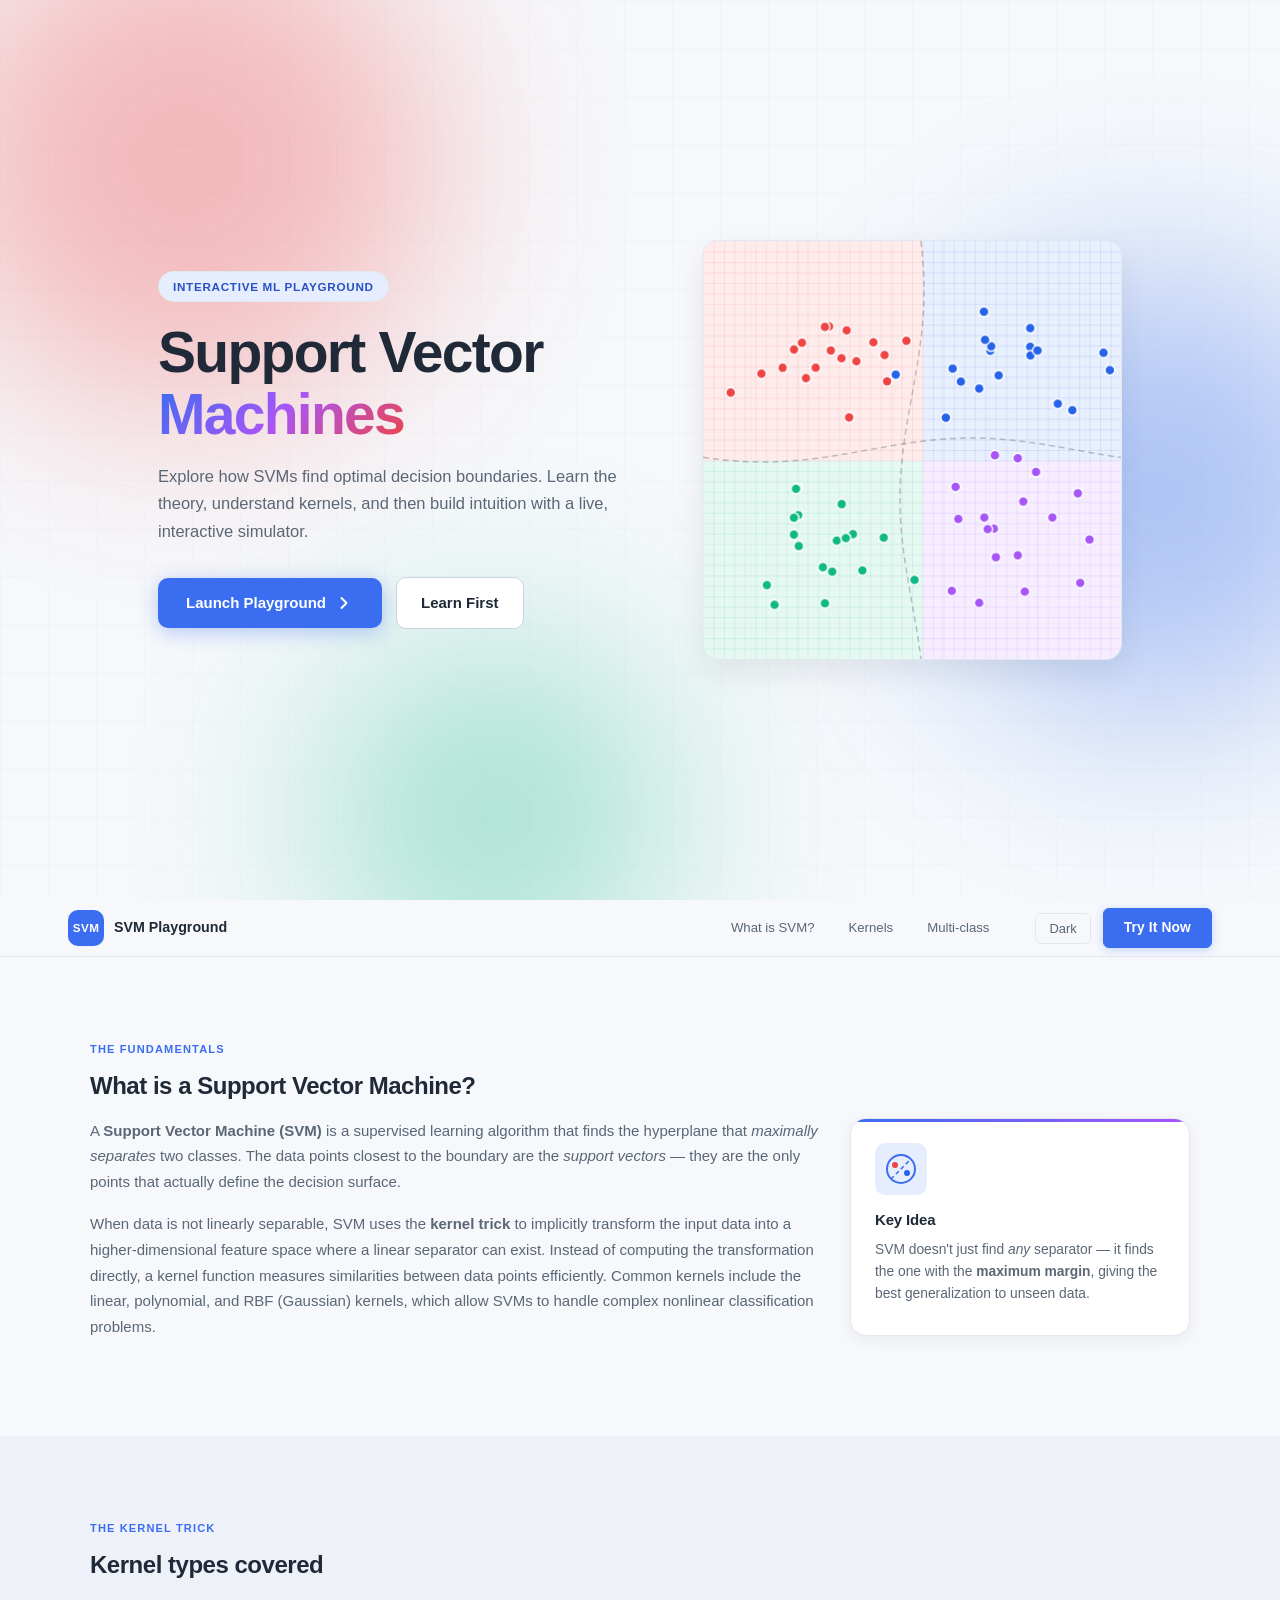
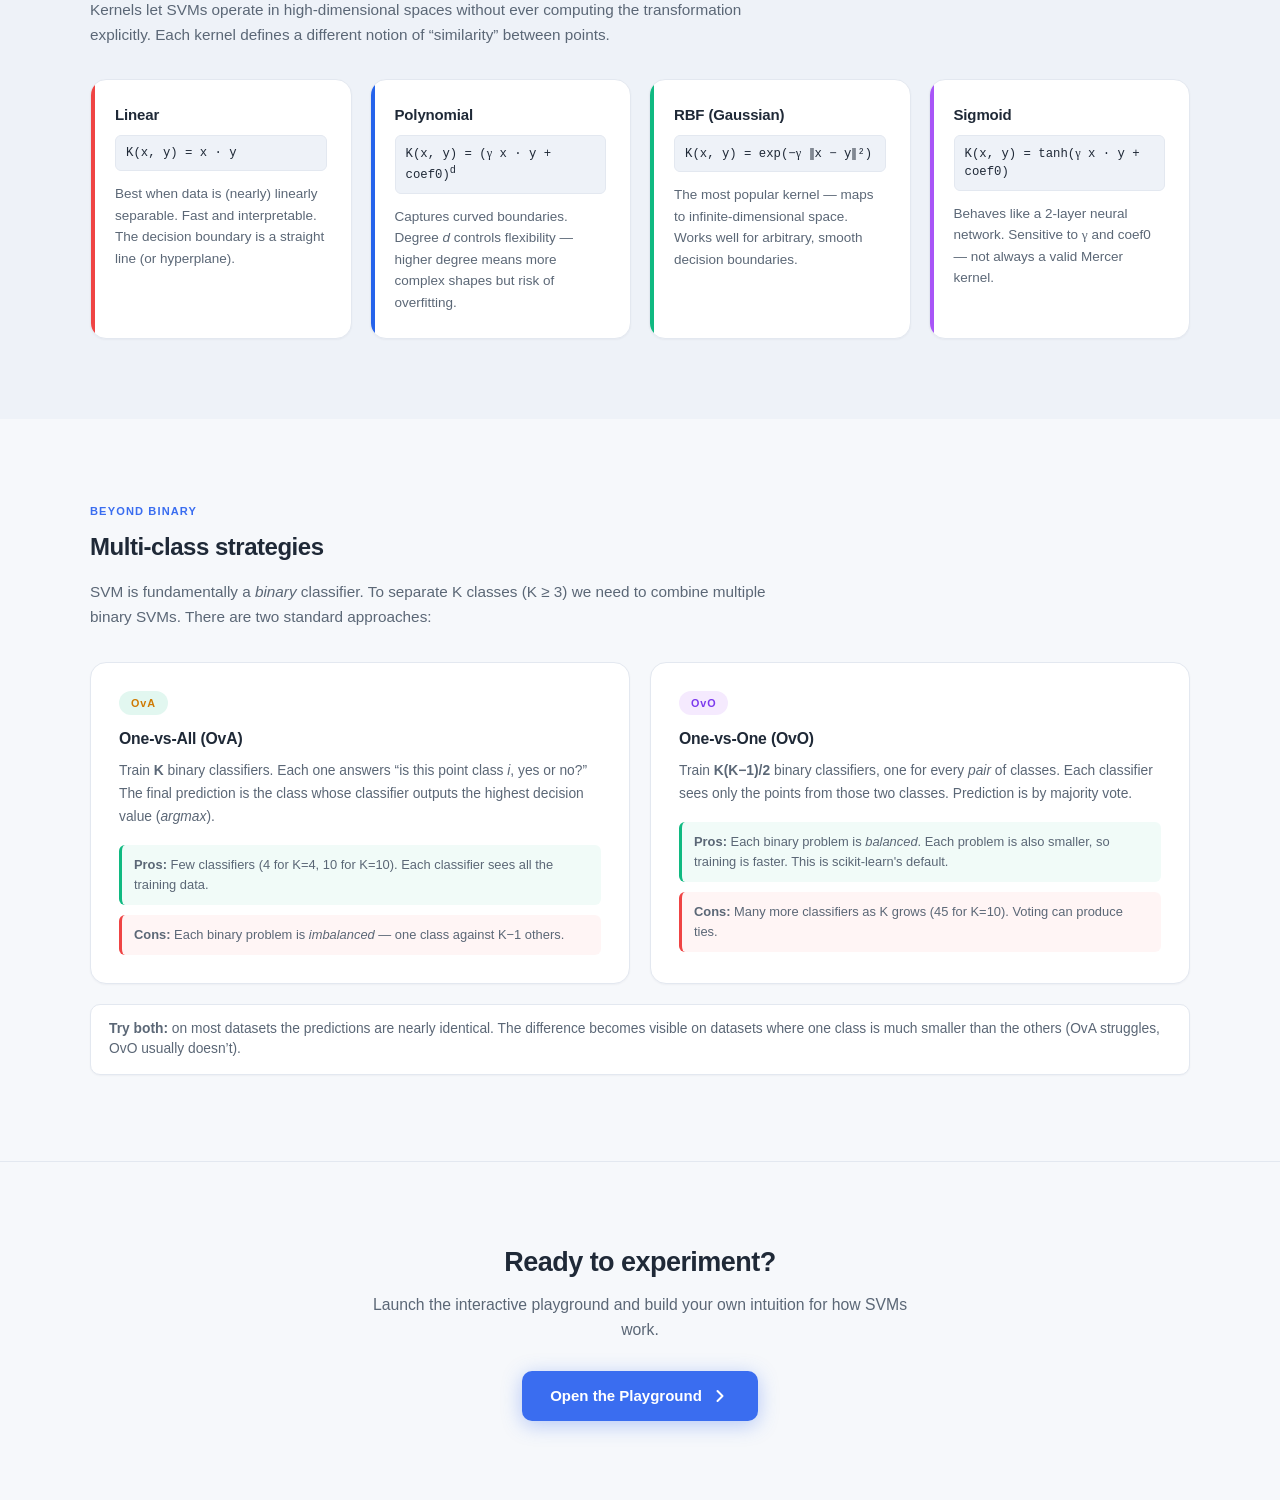
==== commit a563528c: "refactor: remove KKT violations metric" ====
--- a/index.html
+++ b/index.html
@@ -5,6 +5,7 @@
     <meta name="viewport" content="width=device-width, initial-scale=1.0" />
     <title>SVM Playground — Learn Support Vector Machines</title>
     <meta name="description" content="Understand Support Vector Machines visually. Learn about kernels, margins, multi-class strategies, and then try an interactive SVM simulator." />
+    <link rel="icon" href="data:image/svg+xml,<svg xmlns='http://www.w3.org/2000/svg' viewBox='0 0 100 100'><rect rx='20' width='100' height='100' fill='%233a6df0'/><text x='50' y='72' font-size='52' font-weight='700' fill='white' text-anchor='middle' font-family='sans-serif'>SVM</text></svg>" />
     <link rel="stylesheet" href="css/base.css" />
     <link rel="stylesheet" href="css/layout.css" />
     <link rel="stylesheet" href="css/components.css" />
--- a/css/landing.css
+++ b/css/landing.css
@@ -410,7 +410,7 @@
 }
 .strategy-badge--ova {
     background: rgba(16, 185, 129, 0.12);
-    color: #059669;
+    color: #cf7a04;
 }
 .strategy-badge--ovo {
     background: rgba(168, 85, 247, 0.12);
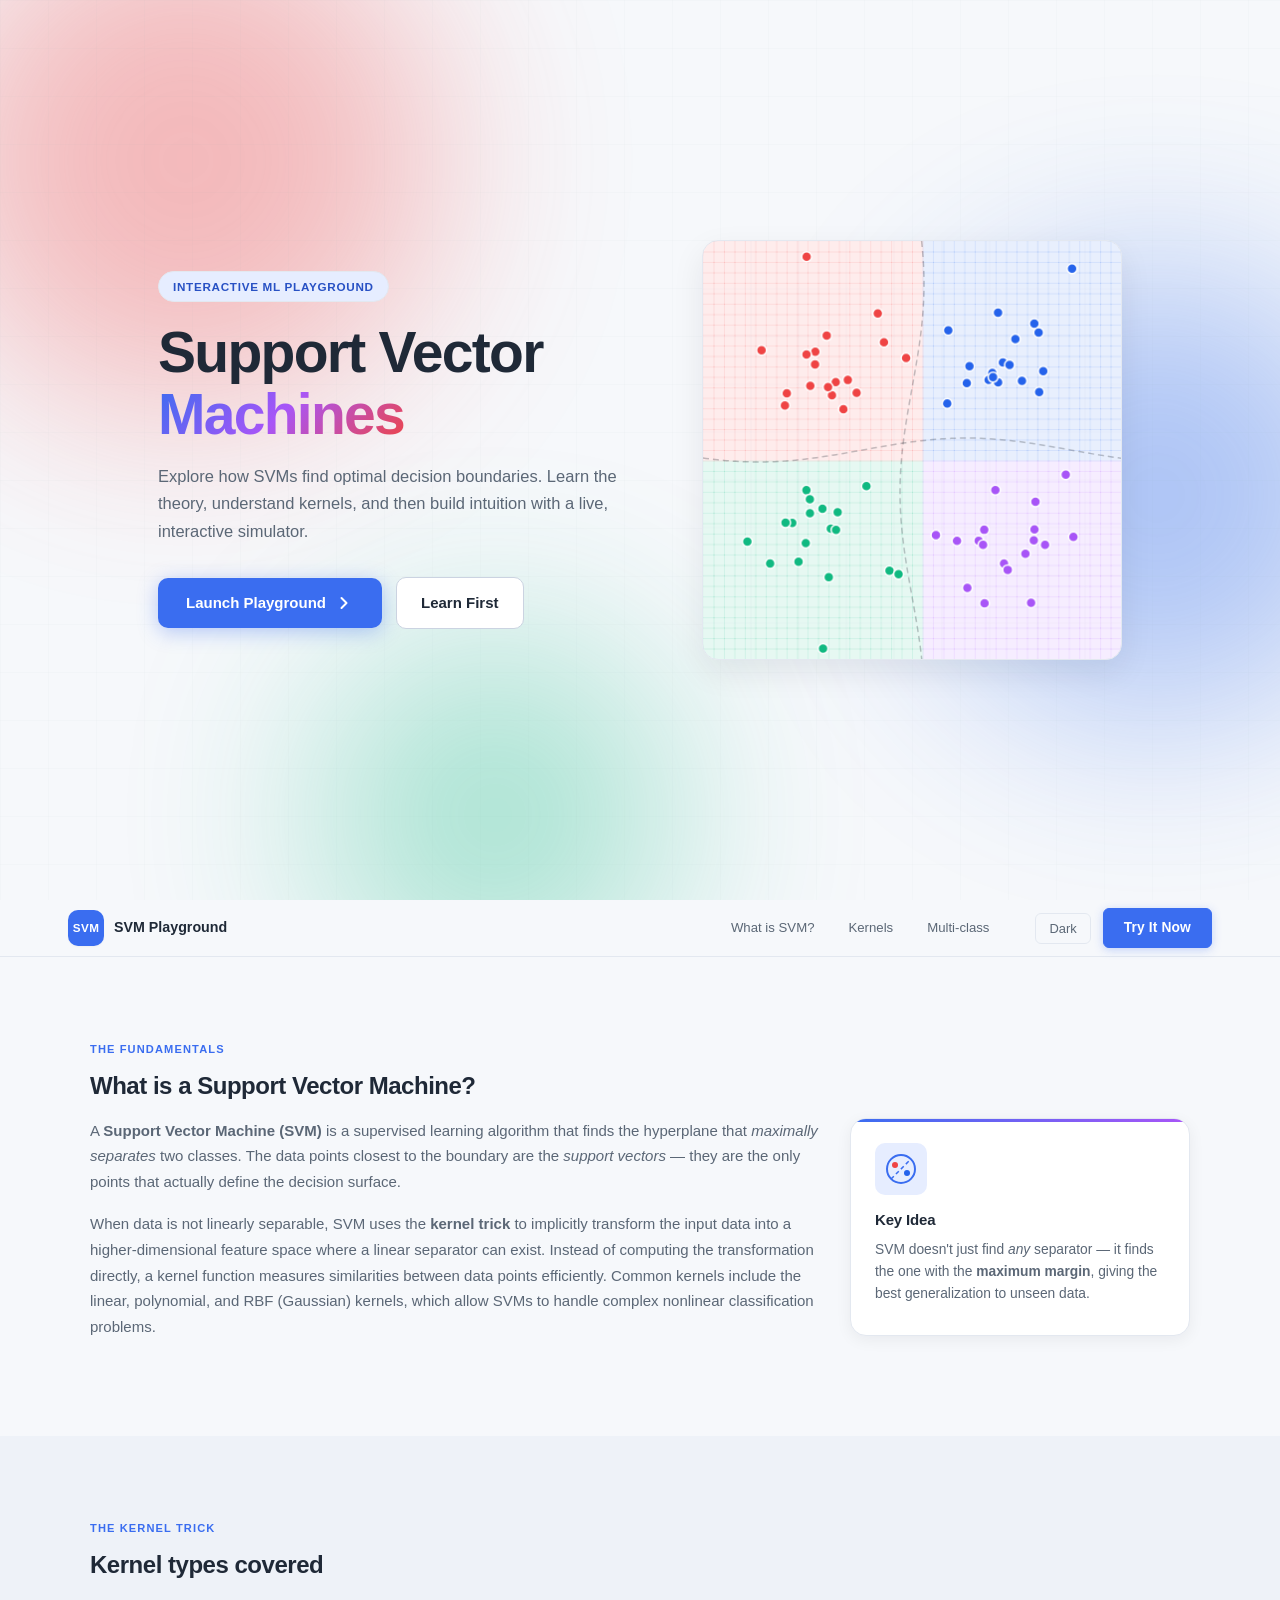
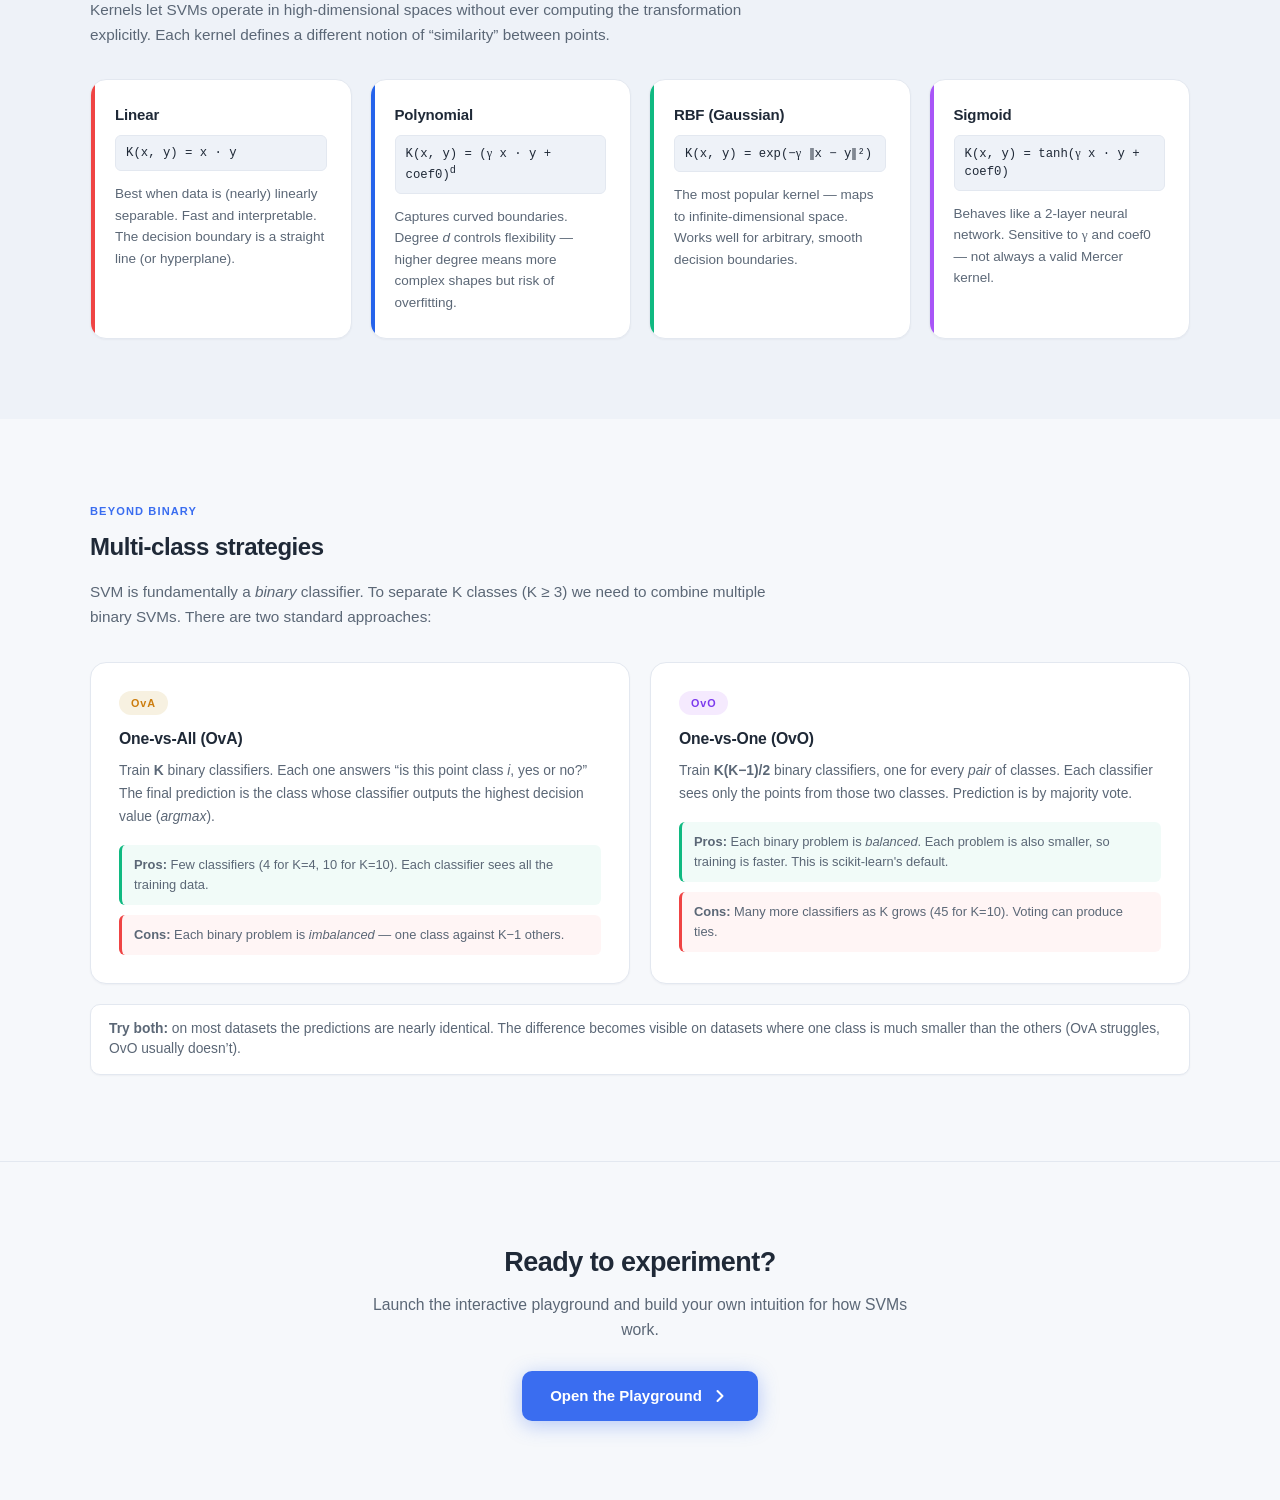
==== commit 5d287865: "refactor the repo" ====
--- a/index.html
+++ b/index.html
@@ -1,11 +1,14 @@
 <!DOCTYPE html>
 <html lang="en">
+
 <head>
     <meta charset="UTF-8" />
     <meta name="viewport" content="width=device-width, initial-scale=1.0" />
     <title>SVM Playground — Learn Support Vector Machines</title>
-    <meta name="description" content="Understand Support Vector Machines visually. Learn about kernels, margins, multi-class strategies, and then try an interactive SVM simulator." />
-    <link rel="icon" href="data:image/svg+xml,<svg xmlns='http://www.w3.org/2000/svg' viewBox='0 0 100 100'><rect rx='20' width='100' height='100' fill='%233a6df0'/><text x='50' y='72' font-size='52' font-weight='700' fill='white' text-anchor='middle' font-family='sans-serif'>SVM</text></svg>" />
+    <meta name="description"
+        content="Understand Support Vector Machines visually. Learn about kernels, margins, multi-class strategies, and then try an interactive SVM simulator." />
+    <link rel="icon"
+        href="data:image/svg+xml,<svg xmlns='http://www.w3.org/2000/svg' viewBox='0 0 100 100'><rect rx='20' width='100' height='100' fill='%233a6df0'/><text x='50' y='72' font-size='52' font-weight='700' fill='white' text-anchor='middle' font-family='sans-serif'>SVM</text></svg>" />
     <link rel="stylesheet" href="css/base.css" />
     <link rel="stylesheet" href="css/layout.css" />
     <link rel="stylesheet" href="css/components.css" />
@@ -14,9 +17,10 @@
         try {
             const t = localStorage.getItem('svm-theme');
             if (t === 'dark') document.documentElement.setAttribute('data-theme', 'dark');
-        } catch (_) {}
+        } catch (_) { }
     </script>
 </head>
+
 <body class="landing-body">
 
     <!-- ========== Hero ========== -->
@@ -28,7 +32,8 @@
             <svg class="hero-grid" width="100%" height="100%" xmlns="http://www.w3.org/2000/svg">
                 <defs>
                     <pattern id="grid" width="48" height="48" patternUnits="userSpaceOnUse">
-                        <path d="M 48 0 L 0 0 0 48" fill="none" stroke="currentColor" stroke-width="0.5" opacity="0.12"/>
+                        <path d="M 48 0 L 0 0 0 48" fill="none" stroke="currentColor" stroke-width="0.5"
+                            opacity="0.12" />
                     </pattern>
                 </defs>
                 <rect width="100%" height="100%" fill="url(#grid)" />
@@ -38,18 +43,19 @@
         <div class="hero-content">
             <div class="hero-badge">Interactive ML Playground</div>
             <h1 class="hero-title">
-                Support Vector<br/>
+                Support Vector<br />
                 <span class="hero-gradient">Machines</span>
             </h1>
             <p class="hero-subtitle">
-                Explore how SVMs find optimal decision boundaries. Learn the theory, 
+                Explore how SVMs find optimal decision boundaries. Learn the theory,
                 understand kernels, and then build intuition with a live, interactive simulator.
             </p>
             <div class="hero-actions">
                 <a href="simulation.html" class="btn-hero" id="btn-launch">
                     <span>Launch Playground</span>
                     <svg width="20" height="20" viewBox="0 0 20 20" fill="none">
-                        <path d="M7.5 5L12.5 10L7.5 15" stroke="currentColor" stroke-width="2" stroke-linecap="round" stroke-linejoin="round"/>
+                        <path d="M7.5 5L12.5 10L7.5 15" stroke="currentColor" stroke-width="2" stroke-linecap="round"
+                            stroke-linejoin="round" />
                     </svg>
                 </a>
                 <a href="#about" class="btn-hero-ghost" id="btn-learn">Learn First</a>
@@ -74,7 +80,8 @@
                 <a href="#multiclass">Multi-class</a>
             </div>
             <div class="landing-nav-actions">
-                <button id="btn-theme-landing" class="btn btn-ghost btn-theme" aria-label="Toggle dark mode">Dark</button>
+                <button id="btn-theme-landing" class="btn btn-ghost btn-theme"
+                    aria-label="Toggle dark mode">Dark</button>
                 <a href="simulation.html" class="btn btn-primary btn-train">Try It Now</a>
             </div>
         </div>
@@ -88,31 +95,39 @@
             <div class="edu-columns">
                 <div class="edu-text">
                     <p>
-                        A <strong>Support Vector Machine (SVM)</strong> is a supervised learning algorithm that finds the
-                        hyperplane that <em>maximally separates</em> two classes. The data points closest to the boundary
+                        A <strong>Support Vector Machine (SVM)</strong> is a supervised learning algorithm that finds
+                        the
+                        hyperplane that <em>maximally separates</em> two classes. The data points closest to the
+                        boundary
                         are the <em>support vectors</em> &mdash; they are the only points that actually define the
                         decision surface.
                     </p>
                     <p>
-                        When data is not linearly separable, SVM uses the <strong>kernel trick</strong> to implicitly transform the 
-                        input data into a higher-dimensional feature space where a linear separator can exist. Instead of computing 
-                        the transformation directly, a kernel function measures similarities between data points efficiently. Common 
-                        kernels include the linear, polynomial, and RBF (Gaussian) kernels, which allow SVMs to handle complex nonlinear 
+                        When data is not linearly separable, SVM uses the <strong>kernel trick</strong> to implicitly
+                        transform the
+                        input data into a higher-dimensional feature space where a linear separator can exist. Instead
+                        of computing
+                        the transformation directly, a kernel function measures similarities between data points
+                        efficiently. Common
+                        kernels include the linear, polynomial, and RBF (Gaussian) kernels, which allow SVMs to handle
+                        complex nonlinear
                         classification problems.
                     </p>
                 </div>
                 <div class="edu-highlight-card">
                     <div class="highlight-icon">
                         <svg width="32" height="32" viewBox="0 0 32 32" fill="none">
-                            <circle cx="16" cy="16" r="14" stroke="currentColor" stroke-width="2"/>
-                            <circle cx="10" cy="12" r="3" fill="var(--c1)"/>
-                            <circle cx="22" cy="20" r="3" fill="var(--c2)"/>
-                            <line x1="6" y1="26" x2="26" y2="6" stroke="currentColor" stroke-width="1.5" stroke-dasharray="4 3"/>
+                            <circle cx="16" cy="16" r="14" stroke="currentColor" stroke-width="2" />
+                            <circle cx="10" cy="12" r="3" fill="var(--c1)" />
+                            <circle cx="22" cy="20" r="3" fill="var(--c2)" />
+                            <line x1="6" y1="26" x2="26" y2="6" stroke="currentColor" stroke-width="1.5"
+                                stroke-dasharray="4 3" />
                         </svg>
                     </div>
                     <h3>Key Idea</h3>
-                    <p>SVM doesn't just find <em>any</em> separator — it finds the one with the <strong>maximum margin</strong>, 
-                    giving the best generalization to unseen data.</p>
+                    <p>SVM doesn't just find <em>any</em> separator — it finds the one with the <strong>maximum
+                            margin</strong>,
+                        giving the best generalization to unseen data.</p>
                 </div>
             </div>
         </div>
@@ -124,7 +139,8 @@
             <div class="section-tag">The Kernel Trick</div>
             <h2>Kernel types covered</h2>
             <p class="section-intro">
-                Kernels let SVMs operate in high-dimensional spaces without ever computing the transformation explicitly. 
+                Kernels let SVMs operate in high-dimensional spaces without ever computing the transformation
+                explicitly.
                 Each kernel defines a different notion of &ldquo;similarity&rdquo; between points.
             </p>
             <div class="kernel-cards">
@@ -132,25 +148,32 @@
                     <div class="kernel-card-accent" style="--accent-c: var(--c1);"></div>
                     <h3>Linear</h3>
                     <p class="formula">K(x, y) = x &middot; y</p>
-                    <p>Best when data is (nearly) linearly separable. Fast and interpretable. The decision boundary is a straight line (or hyperplane).</p>
+                    <p>Best when data is (nearly) linearly separable. Fast and interpretable. The decision boundary is a
+                        straight line (or hyperplane).</p>
                 </article>
                 <article class="kernel-card">
                     <div class="kernel-card-accent" style="--accent-c: var(--c2);"></div>
                     <h3>Polynomial</h3>
-                    <p class="formula">K(x, y) = (<span style="font-family:serif;">γ</span> x &middot; y + coef0)<sup>d</sup></p>
-                    <p>Captures curved boundaries. Degree <em>d</em> controls flexibility — higher degree means more complex shapes but risk of overfitting.</p>
+                    <p class="formula">K(x, y) = (<span style="font-family:serif;">γ</span> x &middot; y +
+                        coef0)<sup>d</sup></p>
+                    <p>Captures curved boundaries. Degree <em>d</em> controls flexibility — higher degree means more
+                        complex shapes but risk of overfitting.</p>
                 </article>
                 <article class="kernel-card">
                     <div class="kernel-card-accent" style="--accent-c: var(--c3);"></div>
                     <h3>RBF (Gaussian)</h3>
-                    <p class="formula">K(x, y) = exp(&minus;<span style="font-family:serif;">γ</span> ‖x &minus; y‖²)</p>
-                    <p>The most popular kernel &mdash; maps to infinite-dimensional space. Works well for arbitrary, smooth decision boundaries.</p>
+                    <p class="formula">K(x, y) = exp(&minus;<span style="font-family:serif;">γ</span> ‖x &minus; y‖²)
+                    </p>
+                    <p>The most popular kernel &mdash; maps to infinite-dimensional space. Works well for arbitrary,
+                        smooth decision boundaries.</p>
                 </article>
                 <article class="kernel-card">
                     <div class="kernel-card-accent" style="--accent-c: var(--c4);"></div>
                     <h3>Sigmoid</h3>
-                    <p class="formula">K(x, y) = tanh(<span style="font-family:serif;">γ</span> x &middot; y + coef0)</p>
-                    <p>Behaves like a 2-layer neural network. Sensitive to <span style="font-family:serif;">γ</span> and coef0 — not always a valid Mercer kernel.</p>
+                    <p class="formula">K(x, y) = tanh(<span style="font-family:serif;">γ</span> x &middot; y + coef0)
+                    </p>
+                    <p>Behaves like a 2-layer neural network. Sensitive to <span style="font-family:serif;">γ</span> and
+                        coef0 — not always a valid Mercer kernel.</p>
                 </article>
             </div>
         </div>
@@ -226,7 +249,8 @@
             <a href="simulation.html" class="btn-hero" id="btn-launch-bottom">
                 <span>Open the Playground</span>
                 <svg width="20" height="20" viewBox="0 0 20 20" fill="none">
-                    <path d="M7.5 5L12.5 10L7.5 15" stroke="currentColor" stroke-width="2" stroke-linecap="round" stroke-linejoin="round"/>
+                    <path d="M7.5 5L12.5 10L7.5 15" stroke="currentColor" stroke-width="2" stroke-linecap="round"
+                        stroke-linejoin="round" />
                 </svg>
             </a>
         </div>
@@ -244,19 +268,19 @@
             const next = document.documentElement.getAttribute('data-theme') === 'dark' ? 'light' : 'dark';
             if (next === 'dark') document.documentElement.setAttribute('data-theme', 'dark');
             else document.documentElement.removeAttribute('data-theme');
-            try { localStorage.setItem('svm-theme', next); } catch(_) {}
+            try { localStorage.setItem('svm-theme', next); } catch (_) { }
             reflect();
         });
 
         /* ---- Hero mini-canvas (animated scatter preview) ---- */
-        (function() {
+        (function () {
             const c = document.getElementById('hero-canvas');
             if (!c) return;
             const ctx = c.getContext('2d');
             const W = c.width, H = c.height;
 
-            const palette = ['#ef4444','#2563eb','#10b981','#a855f7'];
-            const softPalette = ['rgba(239,68,68,0.10)','rgba(37,99,235,0.10)','rgba(16,185,129,0.10)','rgba(168,85,247,0.10)'];
+            const palette = ['#ef4444', '#2563eb', '#10b981', '#a855f7'];
+            const softPalette = ['rgba(239,68,68,0.10)', 'rgba(37,99,235,0.10)', 'rgba(16,185,129,0.10)', 'rgba(168,85,247,0.10)'];
 
             // Generate demo points (4 clusters)
             function gauss(mu, sigma) {
@@ -265,12 +289,12 @@
             }
             const pts = [];
             const centers = [
-                {cx: 120, cy: 120, cls: 0},
-                {cx: 300, cy: 120, cls: 1},
-                {cx: 120, cy: 300, cls: 2},
-                {cx: 300, cy: 300, cls: 3},
+                { cx: 120, cy: 120, cls: 0 },
+                { cx: 300, cy: 120, cls: 1 },
+                { cx: 120, cy: 300, cls: 2 },
+                { cx: 300, cy: 300, cls: 3 },
             ];
-            centers.forEach(({cx, cy, cls}) => {
+            centers.forEach(({ cx, cy, cls }) => {
                 for (let i = 0; i < 18; i++) {
                     pts.push({
                         x: gauss(cx, 38),
@@ -293,12 +317,12 @@
                     for (let gx = 0; gx < grd; gx++) {
                         const px = (gx / grd) * W, py = (gy / grd) * H;
                         let best = 0, bestD = Infinity;
-                        centers.forEach(({cx, cy, cls}) => {
-                            const d = (px - cx)**2 + (py - cy)**2;
+                        centers.forEach(({ cx, cy, cls }) => {
+                            const d = (px - cx) ** 2 + (py - cy) ** 2;
                             if (d < bestD) { bestD = d; best = cls; }
                         });
                         ctx.fillStyle = softPalette[best];
-                        ctx.fillRect(px, py, W/grd + 1, H/grd + 1);
+                        ctx.fillRect(px, py, W / grd + 1, H / grd + 1);
                     }
                 }
 
@@ -306,10 +330,10 @@
                 ctx.strokeStyle = 'rgba(120,130,150,0.08)';
                 ctx.lineWidth = 0.5;
                 for (let x = 0; x < W; x += 48) {
-                    ctx.beginPath(); ctx.moveTo(x,0); ctx.lineTo(x,H); ctx.stroke();
+                    ctx.beginPath(); ctx.moveTo(x, 0); ctx.lineTo(x, H); ctx.stroke();
                 }
                 for (let y = 0; y < H; y += 48) {
-                    ctx.beginPath(); ctx.moveTo(0,y); ctx.lineTo(W,y); ctx.stroke();
+                    ctx.beginPath(); ctx.moveTo(0, y); ctx.lineTo(W, y); ctx.stroke();
                 }
 
                 // Animated decision boundaries (decorative)
@@ -319,14 +343,14 @@
                 // Horizontal
                 ctx.beginPath();
                 for (let x = 0; x <= W; x += 3) {
-                    const y = H/2 + Math.sin(x * 0.015 + frame * 0.02) * 12;
+                    const y = H / 2 + Math.sin(x * 0.015 + frame * 0.02) * 12;
                     x === 0 ? ctx.moveTo(x, y) : ctx.lineTo(x, y);
                 }
                 ctx.stroke();
                 // Vertical
                 ctx.beginPath();
                 for (let y = 0; y <= H; y += 3) {
-                    const x = W/2 + Math.sin(y * 0.015 + frame * 0.025) * 12;
+                    const x = W / 2 + Math.sin(y * 0.015 + frame * 0.025) * 12;
                     y === 0 ? ctx.moveTo(x, y) : ctx.lineTo(x, y);
                 }
                 ctx.stroke();
@@ -364,4 +388,5 @@
         });
     </script>
 </body>
-</html>
+
+</html>
--- a/css/landing.css
+++ b/css/landing.css
@@ -35,31 +35,48 @@
     opacity: 0.35;
     animation: orb-float 12s ease-in-out infinite alternate;
 }
+
 .hero-orb--1 {
-    width: 500px; height: 500px;
+    width: 500px;
+    height: 500px;
     background: var(--c1);
-    top: -10%; left: -5%;
+    top: -10%;
+    left: -5%;
     animation-duration: 14s;
 }
+
 .hero-orb--2 {
-    width: 450px; height: 450px;
+    width: 450px;
+    height: 450px;
     background: var(--c2);
-    top: 30%; right: -8%;
+    top: 30%;
+    right: -8%;
     animation-delay: -4s;
     animation-duration: 16s;
 }
+
 .hero-orb--3 {
-    width: 350px; height: 350px;
+    width: 350px;
+    height: 350px;
     background: var(--c3);
-    bottom: -10%; left: 25%;
+    bottom: -10%;
+    left: 25%;
     animation-delay: -8s;
     animation-duration: 18s;
 }
 
 @keyframes orb-float {
-    0%   { transform: translate(0, 0) scale(1); }
-    50%  { transform: translate(30px, -20px) scale(1.08); }
-    100% { transform: translate(-20px, 30px) scale(0.95); }
+    0% {
+        transform: translate(0, 0) scale(1);
+    }
+
+    50% {
+        transform: translate(30px, -20px) scale(1.08);
+    }
+
+    100% {
+        transform: translate(-20px, 30px) scale(0.95);
+    }
 }
 
 .hero-content {
@@ -130,12 +147,14 @@
     box-shadow: 0 4px 20px rgba(58, 109, 240, 0.35);
     transition: transform 0.15s ease, box-shadow 0.25s ease, background 0.2s ease;
 }
+
 .btn-hero:hover {
     background: var(--accent-strong);
     box-shadow: 0 6px 28px rgba(58, 109, 240, 0.45);
     transform: translateY(-2px);
     text-decoration: none;
 }
+
 .btn-hero:active {
     transform: translateY(0);
 }
@@ -153,6 +172,7 @@
     background: var(--surface);
     transition: all 0.15s ease;
 }
+
 .btn-hero-ghost:hover {
     background: var(--bg-soft);
     border-color: var(--accent);
@@ -186,6 +206,7 @@
     -webkit-backdrop-filter: blur(16px);
     border-bottom: 1px solid var(--border);
 }
+
 :root[data-theme="dark"] .landing-nav {
     background: rgba(11, 18, 32, 0.85);
 }
@@ -215,6 +236,7 @@
     gap: 6px;
     margin-left: auto;
 }
+
 .landing-nav-links a {
     padding: 6px 14px;
     border-radius: var(--radius-sm);
@@ -224,6 +246,7 @@
     text-decoration: none;
     transition: all 0.15s ease;
 }
+
 .landing-nav-links a:hover {
     background: var(--bg-soft);
     color: var(--text);
@@ -241,9 +264,11 @@
 .edu-section {
     padding: 80px 28px;
 }
+
 .edu-section--alt {
     background: var(--bg-soft);
 }
+
 :root[data-theme="dark"] .edu-section--alt {
     background: var(--surface-2);
 }
@@ -303,15 +328,20 @@
     position: relative;
     overflow: hidden;
 }
+
 .edu-highlight-card::before {
     content: '';
     position: absolute;
-    top: 0; left: 0; right: 0;
+    top: 0;
+    left: 0;
+    right: 0;
     height: 3px;
     background: linear-gradient(90deg, var(--accent), var(--c4));
 }
+
 .highlight-icon {
-    width: 52px; height: 52px;
+    width: 52px;
+    height: 52px;
     border-radius: var(--radius);
     background: var(--accent-soft);
     display: grid;
@@ -319,11 +349,13 @@
     margin-bottom: 14px;
     color: var(--accent);
 }
+
 .edu-highlight-card h3 {
     font-size: 1rem;
     margin-bottom: 8px;
     color: var(--text);
 }
+
 .edu-highlight-card p {
     font-size: 0.92rem;
     line-height: 1.6;
@@ -347,6 +379,7 @@
     overflow: hidden;
     transition: transform 0.2s ease, box-shadow 0.2s ease;
 }
+
 .kernel-card:hover {
     transform: translateY(-3px);
     box-shadow: var(--shadow-md);
@@ -354,8 +387,10 @@
 
 .kernel-card-accent {
     position: absolute;
-    top: 0; left: 0;
-    width: 4px; height: 100%;
+    top: 0;
+    left: 0;
+    width: 4px;
+    height: 100%;
     background: var(--accent-c, var(--accent));
     border-radius: 4px 0 0 4px;
 }
@@ -394,6 +429,7 @@
     position: relative;
     transition: transform 0.2s ease, box-shadow 0.2s ease;
 }
+
 .strategy-card:hover {
     transform: translateY(-2px);
     box-shadow: var(--shadow-md);
@@ -408,23 +444,32 @@
     border-radius: 100px;
     margin-bottom: 12px;
 }
+
 .strategy-badge--ova {
-    background: rgba(16, 185, 129, 0.12);
-    color: #cf7a04;
-}
+    background: rgba(190, 143, 11, 0.12);
+    color: #cc7d0e;
+}
+
 .strategy-badge--ovo {
     background: rgba(168, 85, 247, 0.12);
     color: #7c3aed;
 }
-:root[data-theme="dark"] .strategy-badge--ova { color: #34d399; }
-:root[data-theme="dark"] .strategy-badge--ovo { color: #c084fc; }
+
+:root[data-theme="dark"] .strategy-badge--ova {
+    color: #cc7d0e;
+}
+
+:root[data-theme="dark"] .strategy-badge--ovo {
+    color: #c084fc;
+}
 
 .strategy-card h3 {
     font-size: 1.05rem;
     margin-bottom: 10px;
     color: var(--text);
 }
-.strategy-card > p {
+
+.strategy-card>p {
     font-size: 0.92rem;
     line-height: 1.65;
     color: var(--text-muted);
@@ -435,17 +480,21 @@
     display: grid;
     gap: 10px;
 }
-.strategy-pro, .strategy-con {
+
+.strategy-pro,
+.strategy-con {
     font-size: 0.86rem;
     line-height: 1.55;
     color: var(--text-muted);
     padding: 10px 12px;
     border-radius: var(--radius-sm);
 }
+
 .strategy-pro {
     background: rgba(16, 185, 129, 0.06);
     border-left: 3px solid #10b981;
 }
+
 .strategy-con {
     background: rgba(239, 68, 68, 0.05);
     border-left: 3px solid #ef4444;
@@ -473,6 +522,7 @@
     max-width: 560px;
     margin: 0 auto;
 }
+
 .cta-inner h2 {
     font-size: 1.8rem;
     font-weight: 700;
@@ -480,12 +530,14 @@
     margin-bottom: 10px;
     color: var(--text);
 }
+
 .cta-inner p {
     font-size: 1.05rem;
     color: var(--text-muted);
     margin-bottom: 28px;
     line-height: 1.6;
 }
+
 .cta-inner .btn-hero {
     margin: 0 auto;
 }
@@ -495,12 +547,14 @@
     display: inline-flex;
     align-items: center;
     justify-content: center;
-    width: 32px; height: 32px;
+    width: 32px;
+    height: 32px;
     border-radius: var(--radius-sm);
     color: var(--text-muted);
     transition: all 0.15s ease;
     flex-shrink: 0;
 }
+
 .back-link:hover {
     background: var(--bg-soft);
     color: var(--text);
@@ -515,9 +569,19 @@
         padding: 48px 24px;
         text-align: center;
     }
-    .hero-content { max-width: 100%; }
-    .hero-subtitle { margin-left: auto; margin-right: auto; }
-    .hero-actions { justify-content: center; }
+
+    .hero-content {
+        max-width: 100%;
+    }
+
+    .hero-subtitle {
+        margin-left: auto;
+        margin-right: auto;
+    }
+
+    .hero-actions {
+        justify-content: center;
+    }
 
     .hero-visual canvas {
         width: min(90vw, 380px);
@@ -528,15 +592,26 @@
         grid-template-columns: 1fr;
     }
 
-    .landing-nav-links { display: none; }
+    .landing-nav-links {
+        display: none;
+    }
 }
 
 @media (max-width: 600px) {
-    .hero-title { font-size: 2rem; }
+    .hero-title {
+        font-size: 2rem;
+    }
+
     .hero-visual canvas {
         width: min(85vw, 320px);
         height: min(85vw, 320px);
     }
-    .edu-section { padding: 48px 16px; }
-    .landing-nav-inner { padding: 0 16px; }
-}
+
+    .edu-section {
+        padding: 48px 16px;
+    }
+
+    .landing-nav-inner {
+        padding: 0 16px;
+    }
+}
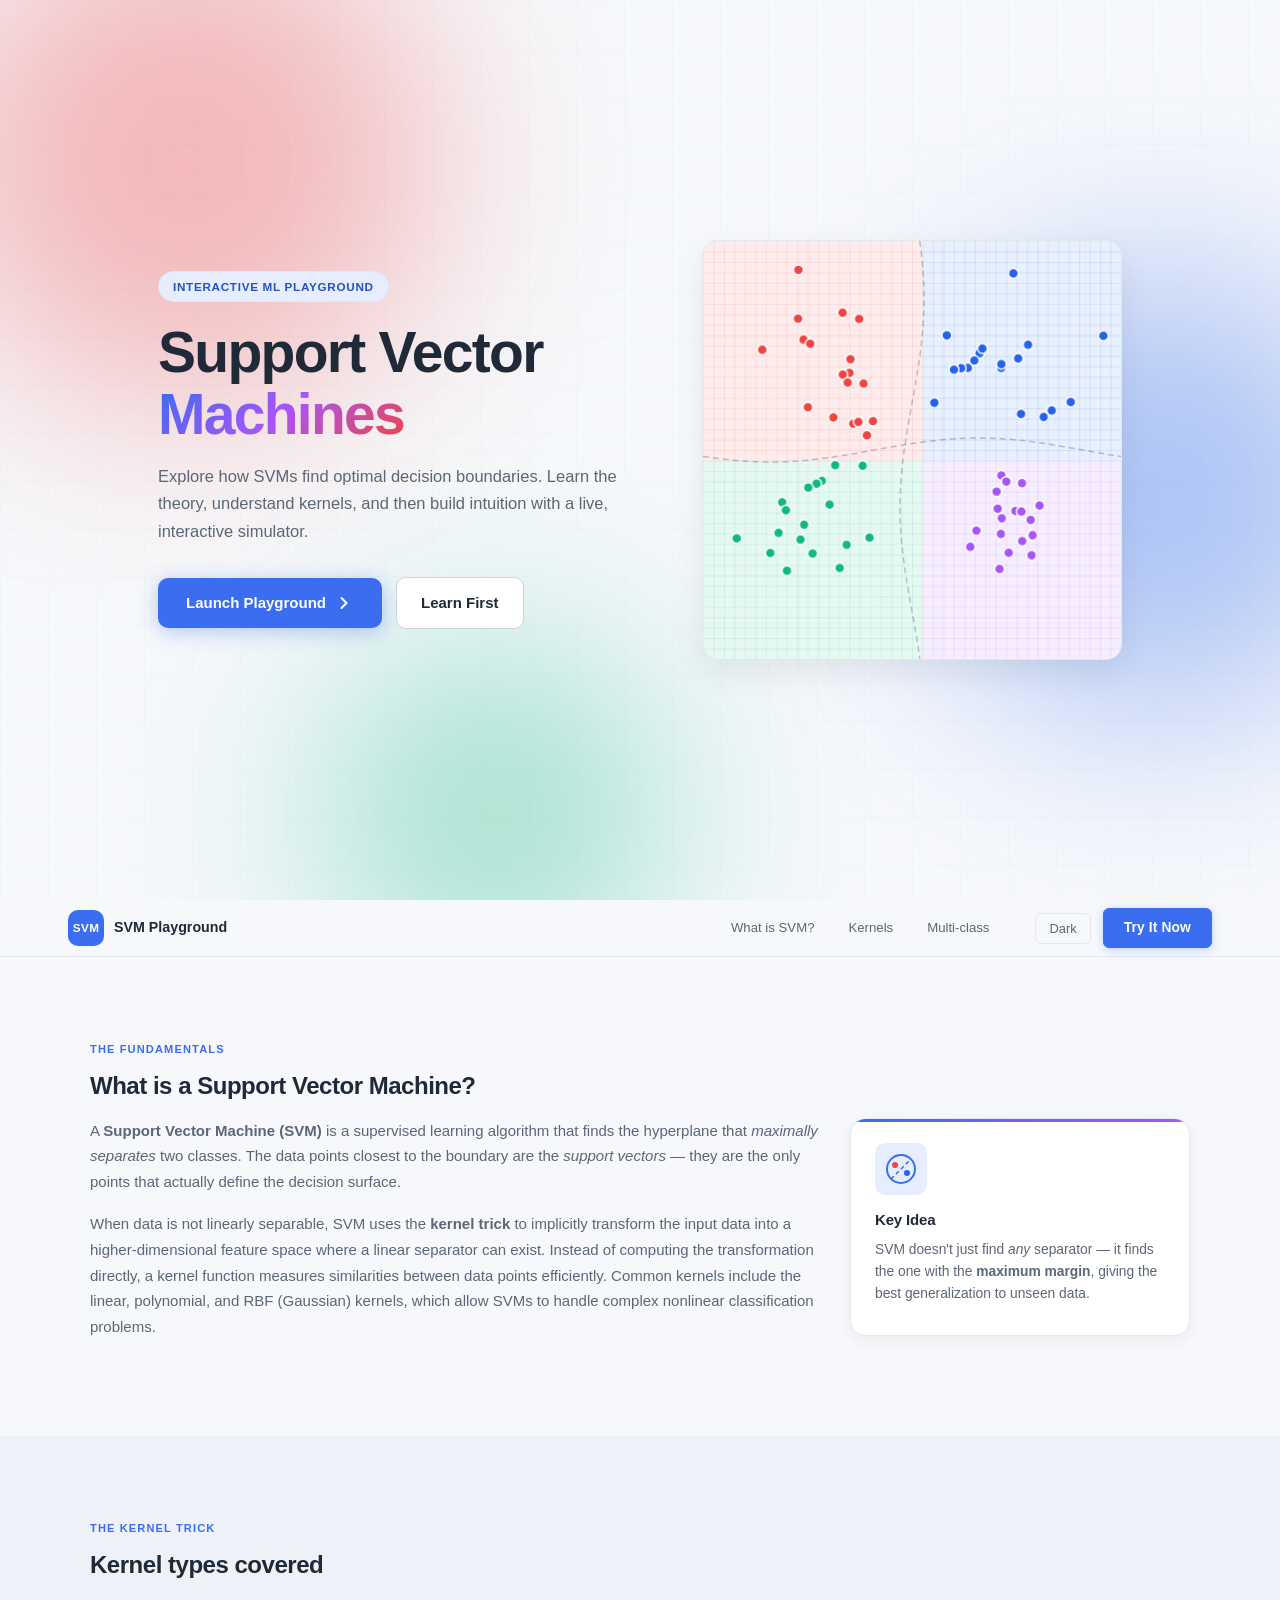
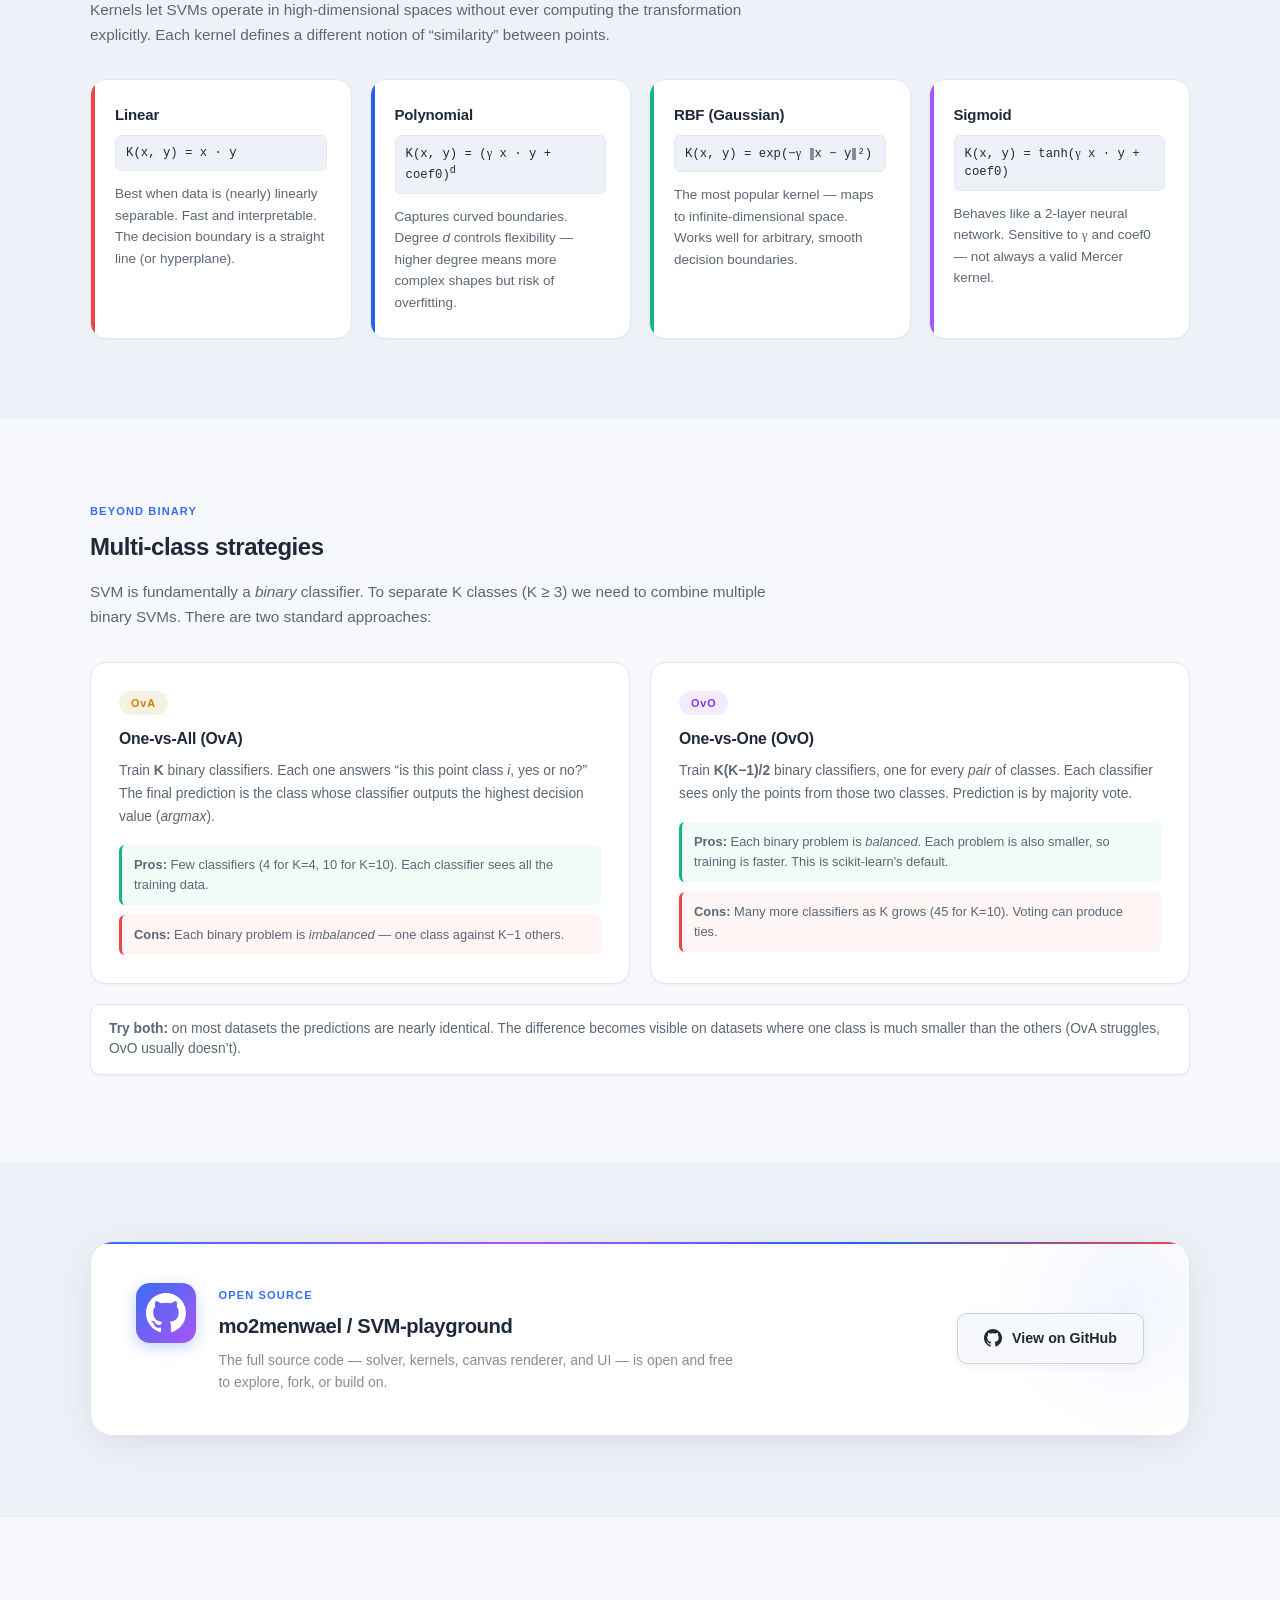
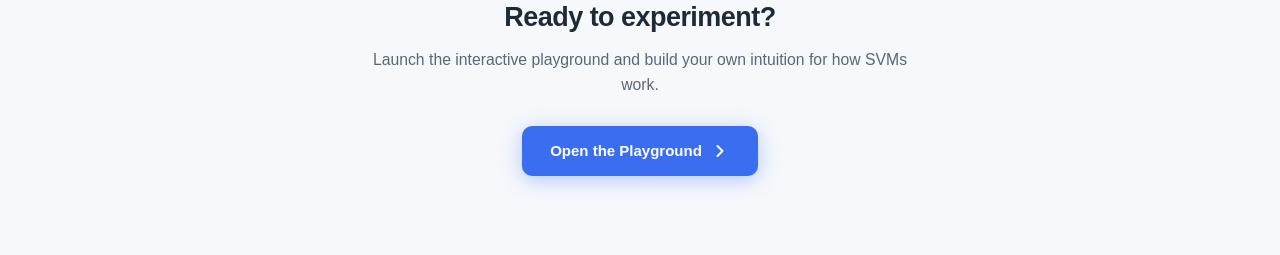
==== commit 718cee46: "feat: add github repo card in the landing page" ====
--- a/index.html
+++ b/index.html
@@ -238,6 +238,35 @@
                 identical. The difference becomes visible on datasets where one class is
                 much smaller than the others (OvA struggles, OvO usually doesn&rsquo;t).
             </p>
+        </div>
+    </section>
+
+    <!-- ========== GitHub ========== -->
+    <section class="edu-section edu-section--alt">
+        <div class="edu-container">
+            <div class="github-card">
+                <div class="github-card-left">
+                    <div class="github-icon-wrap" aria-hidden="true">
+                        <svg width="40" height="40" viewBox="0 0 24 24" fill="currentColor">
+                            <path d="M12 0C5.37 0 0 5.37 0 12c0 5.3 3.438 9.8 8.205 11.385.6.113.82-.258.82-.577 0-.285-.01-1.04-.015-2.04-3.338.724-4.042-1.61-4.042-1.61-.546-1.385-1.335-1.755-1.335-1.755-1.087-.744.084-.729.084-.729 1.205.084 1.838 1.236 1.838 1.236 1.07 1.835 2.809 1.305 3.495.998.108-.776.417-1.305.76-1.605-2.665-.3-5.466-1.332-5.466-5.93 0-1.31.465-2.38 1.235-3.22-.135-.303-.54-1.523.105-3.176 0 0 1.005-.322 3.3 1.23.96-.267 1.98-.399 3-.405 1.02.006 2.04.138 3 .405 2.28-1.552 3.285-1.23 3.285-1.23.645 1.653.24 2.873.12 3.176.765.84 1.23 1.91 1.23 3.22 0 4.61-2.805 5.625-5.475 5.92.42.36.81 1.096.81 2.22 0 1.606-.015 2.896-.015 3.286 0 .315.21.69.825.57C20.565 21.795 24 17.295 24 12c0-6.63-5.37-12-12-12z"/>
+                        </svg>
+                    </div>
+                    <div class="github-card-text">
+                        <div class="section-tag" style="margin-bottom:0.5rem;">Open Source</div>
+                        <h2 style="margin:0 0 0.5rem;">mo2menwael / SVM-playground</h2>
+                        <p style="margin:0; opacity:0.75;">The full source code — solver, kernels, canvas renderer, and UI — is open and free to explore, fork, or build on.</p>
+                    </div>
+                </div>
+                <a href="https://github.com/mo2menwael/SVM-playground"
+                   target="_blank"
+                   rel="noopener noreferrer"
+                   class="btn-hero github-card-btn">
+                    <svg width="18" height="18" viewBox="0 0 24 24" fill="currentColor" aria-hidden="true">
+                        <path d="M12 0C5.37 0 0 5.37 0 12c0 5.3 3.438 9.8 8.205 11.385.6.113.82-.258.82-.577 0-.285-.01-1.04-.015-2.04-3.338.724-4.042-1.61-4.042-1.61-.546-1.385-1.335-1.755-1.335-1.755-1.087-.744.084-.729.084-.729 1.205.084 1.838 1.236 1.838 1.236 1.07 1.835 2.809 1.305 3.495.998.108-.776.417-1.305.76-1.605-2.665-.3-5.466-1.332-5.466-5.93 0-1.31.465-2.38 1.235-3.22-.135-.303-.54-1.523.105-3.176 0 0 1.005-.322 3.3 1.23.96-.267 1.98-.399 3-.405 1.02.006 2.04.138 3 .405 2.28-1.552 3.285-1.23 3.285-1.23.645 1.653.24 2.873.12 3.176.765.84 1.23 1.91 1.23 3.22 0 4.61-2.805 5.625-5.475 5.92.42.36.81 1.096.81 2.22 0 1.606-.015 2.896-.015 3.286 0 .315.21.69.825.57C20.565 21.795 24 17.295 24 12c0-6.63-5.37-12-12-12z"/>
+                    </svg>
+                    <span>View on GitHub</span>
+                </a>
+            </div>
         </div>
     </section>
 
--- a/css/landing.css
+++ b/css/landing.css
@@ -614,4 +614,143 @@
     .landing-nav-inner {
         padding: 0 16px;
     }
+}
+
+.github-card {
+    display: flex;
+    align-items: center;
+    justify-content: space-between;
+    gap: 2.5rem;
+    background: var(--surface);
+    border: 1px solid var(--border);
+    border-radius: 1.5rem;
+    padding: 2.75rem 3rem;
+    position: relative;
+    overflow: hidden;
+    box-shadow: 0 8px 40px rgba(0,0,0,0.08), 0 1px 0 rgba(255,255,255,0.6) inset;
+    transition: box-shadow 0.25s ease, transform 0.2s ease;
+}
+
+.github-card:hover {
+    transform: translateY(-2px);
+    box-shadow: 0 16px 56px rgba(0,0,0,0.12), 0 1px 0 rgba(255,255,255,0.6) inset;
+}
+
+/* Rainbow top border */
+.github-card::before {
+    content: '';
+    position: absolute;
+    top: 0; left: 0; right: 0;
+    height: 2px;
+    background: linear-gradient(90deg, var(--accent) 0%, var(--c4) 40%, var(--c2) 70%, var(--c1) 100%);
+}
+
+/* Subtle background glow */
+.github-card::after {
+    content: '';
+    position: absolute;
+    top: -80px; right: -80px;
+    width: 280px; height: 280px;
+    border-radius: 50%;
+    background: radial-gradient(circle, rgba(58,109,240,0.07) 0%, transparent 70%);
+    pointer-events: none;
+}
+
+.github-card-left {
+    display: flex;
+    align-items: flex-start;
+    gap: 1.5rem;
+    position: relative;
+    z-index: 1;
+}
+
+.github-icon-wrap {
+    flex-shrink: 0;
+    width: 60px;
+    height: 60px;
+    border-radius: 14px;
+    background: linear-gradient(135deg, var(--accent), var(--c4));
+    color: #fff;
+    display: flex;
+    align-items: center;
+    justify-content: center;
+    box-shadow: 0 4px 16px rgba(58,109,240,0.3);
+}
+
+.github-card-text .section-tag {
+    margin-bottom: 6px;
+}
+
+.github-card-text h2 {
+    font-size: 1.35rem;
+    font-weight: 700;
+    color: var(--text);
+    letter-spacing: -0.02em;
+    margin: 0 0 6px;
+}
+
+.github-card-text p {
+    font-size: 0.93rem;
+    color: var(--text-muted);
+    line-height: 1.6;
+    margin: 0;
+    max-width: 520px;
+}
+
+.github-tag {
+    font-size: 0.72rem;
+    font-weight: 600;
+    padding: 0.25rem 0.75rem;
+    border-radius: 999px;
+    background: var(--bg-soft, rgba(37,99,235,0.07));
+    color: var(--accent);
+    border: 1px solid var(--border);
+    letter-spacing: 0.01em;
+    transition: background 0.15s ease, border-color 0.15s ease;
+}
+
+.github-tag:hover {
+    background: rgba(58,109,240,0.12);
+    border-color: var(--accent);
+}
+
+.github-card-btn {
+    flex-shrink: 0;
+    white-space: nowrap;
+    position: relative;
+    z-index: 1;
+    display: inline-flex;
+    align-items: center;
+    gap: 10px;
+    padding: 14px 26px;
+    background: var(--bg);
+    border: 1.5px solid var(--border-strong, rgba(58,109,240,0.25));
+    border-radius: var(--radius);
+    font-size: 0.95rem;
+    font-weight: 600;
+    color: var(--text);
+    text-decoration: none;
+    transition: all 0.2s ease;
+    box-shadow: 0 2px 8px rgba(0,0,0,0.06);
+}
+
+.github-card-btn:hover {
+    background: var(--accent);
+    border-color: var(--accent);
+    color: #fff;
+    box-shadow: 0 6px 24px rgba(58,109,240,0.35);
+    transform: translateY(-1px);
+    text-decoration: none;
+}
+
+@media (max-width: 700px) {
+    .github-card {
+        flex-direction: column;
+        align-items: flex-start;
+        padding: 2rem;
+    }
+    .github-card-btn {
+        width: 100%;
+        justify-content: center;
+    }
 }
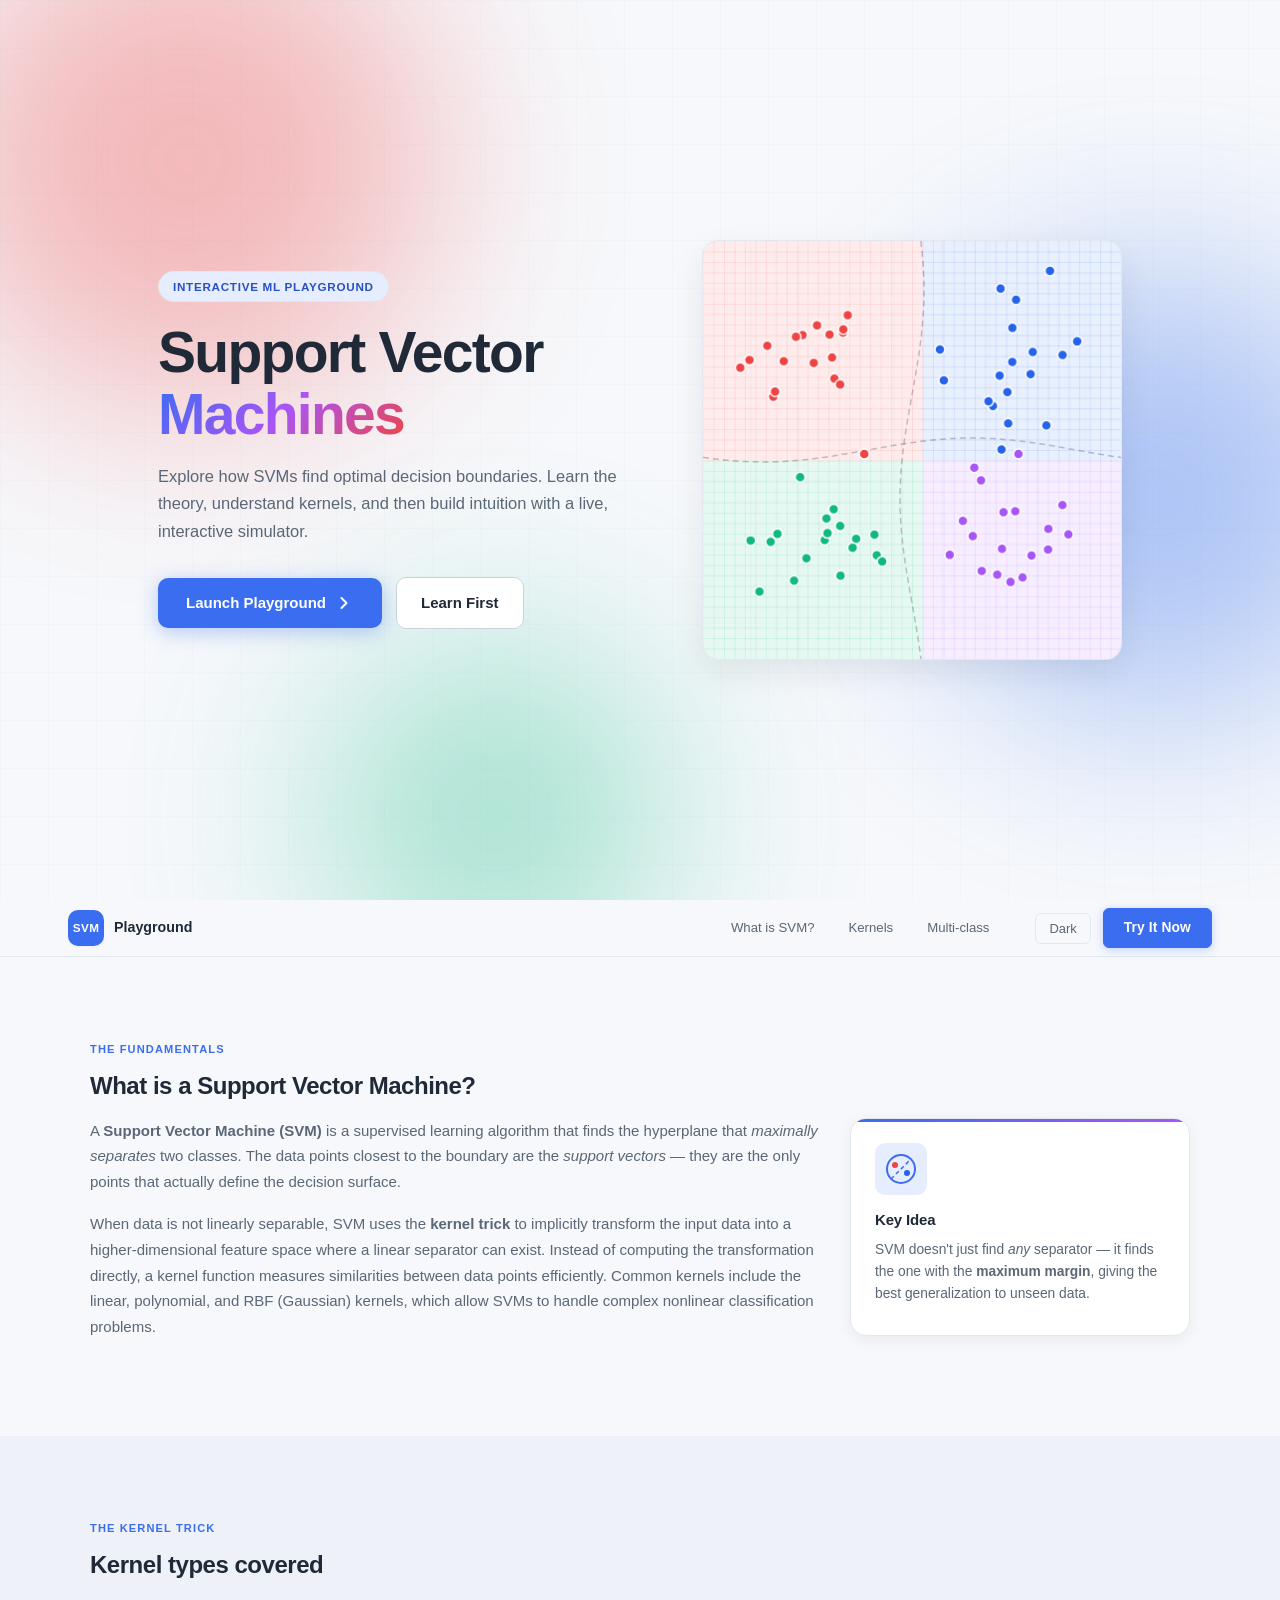
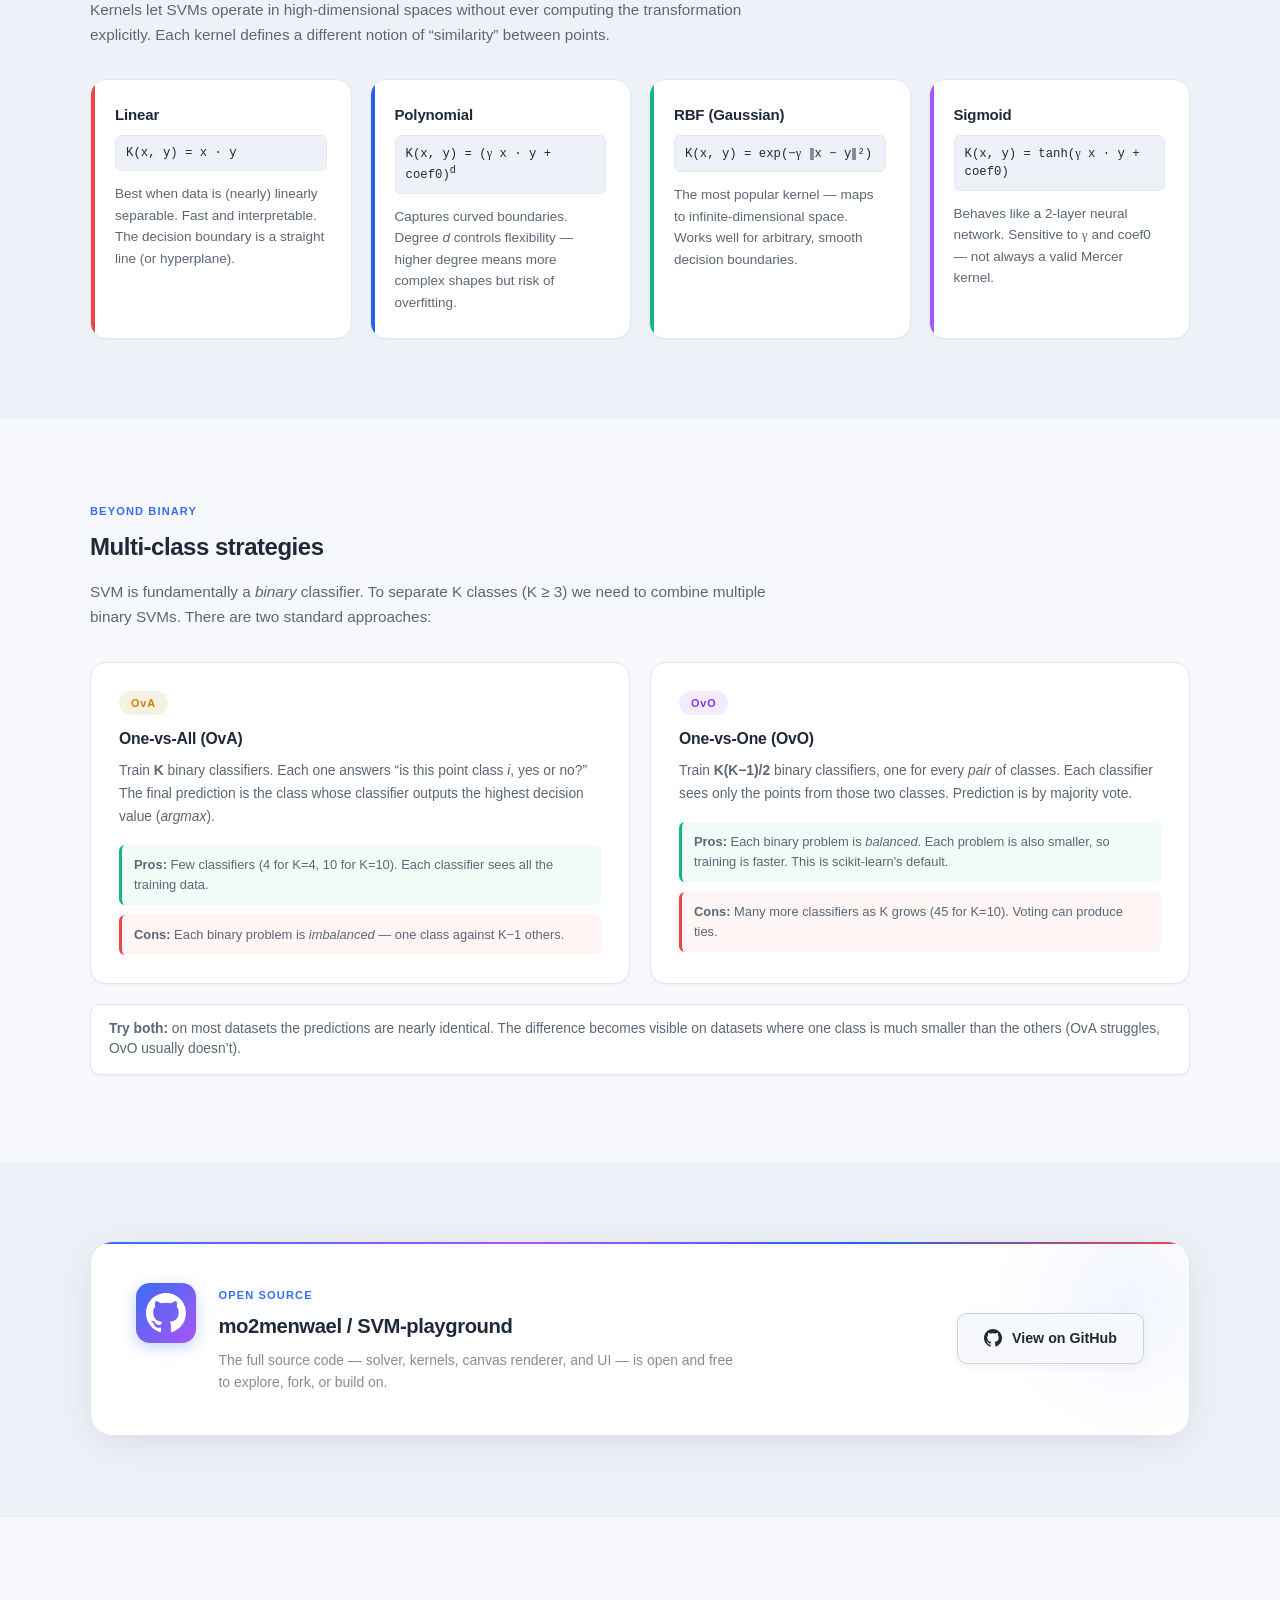
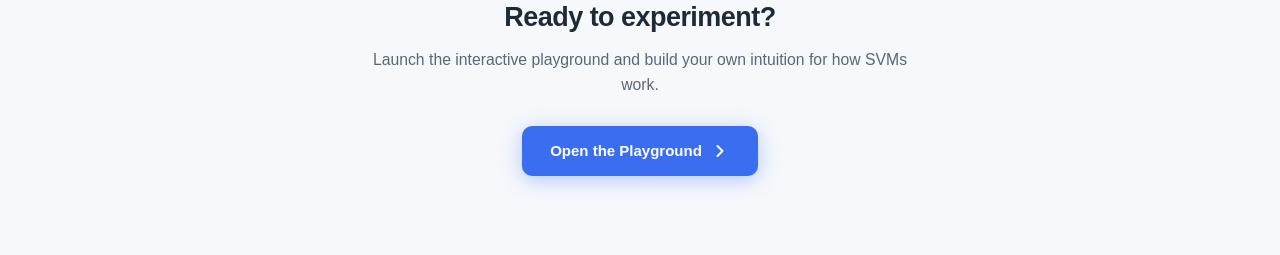
==== commit f1bd17cd: "fix "Try it now" button on mobile" ====
--- a/index.html
+++ b/index.html
@@ -72,7 +72,7 @@
         <div class="landing-nav-inner">
             <div class="landing-nav-brand">
                 <div class="logo" aria-hidden="true">SVM</div>
-                <span>SVM Playground</span>
+                <span>Playground</span>
             </div>
             <div class="landing-nav-links">
                 <a href="#about">What is SVM?</a>
--- a/css/landing.css
+++ b/css/landing.css
@@ -614,6 +614,20 @@
     .landing-nav-inner {
         padding: 0 16px;
     }
+
+    .landing-nav-actions .btn-train {
+        padding: 6px 12px;
+        font-size: 0.82rem;
+        white-space: nowrap;
+        min-width: 100px;
+        text-align: center;
+        justify-content: center;
+    }
+
+    .landing-nav-actions .btn-theme {
+        min-width: 58px;
+        text-align: center;
+    }
 }
 
 .github-card {
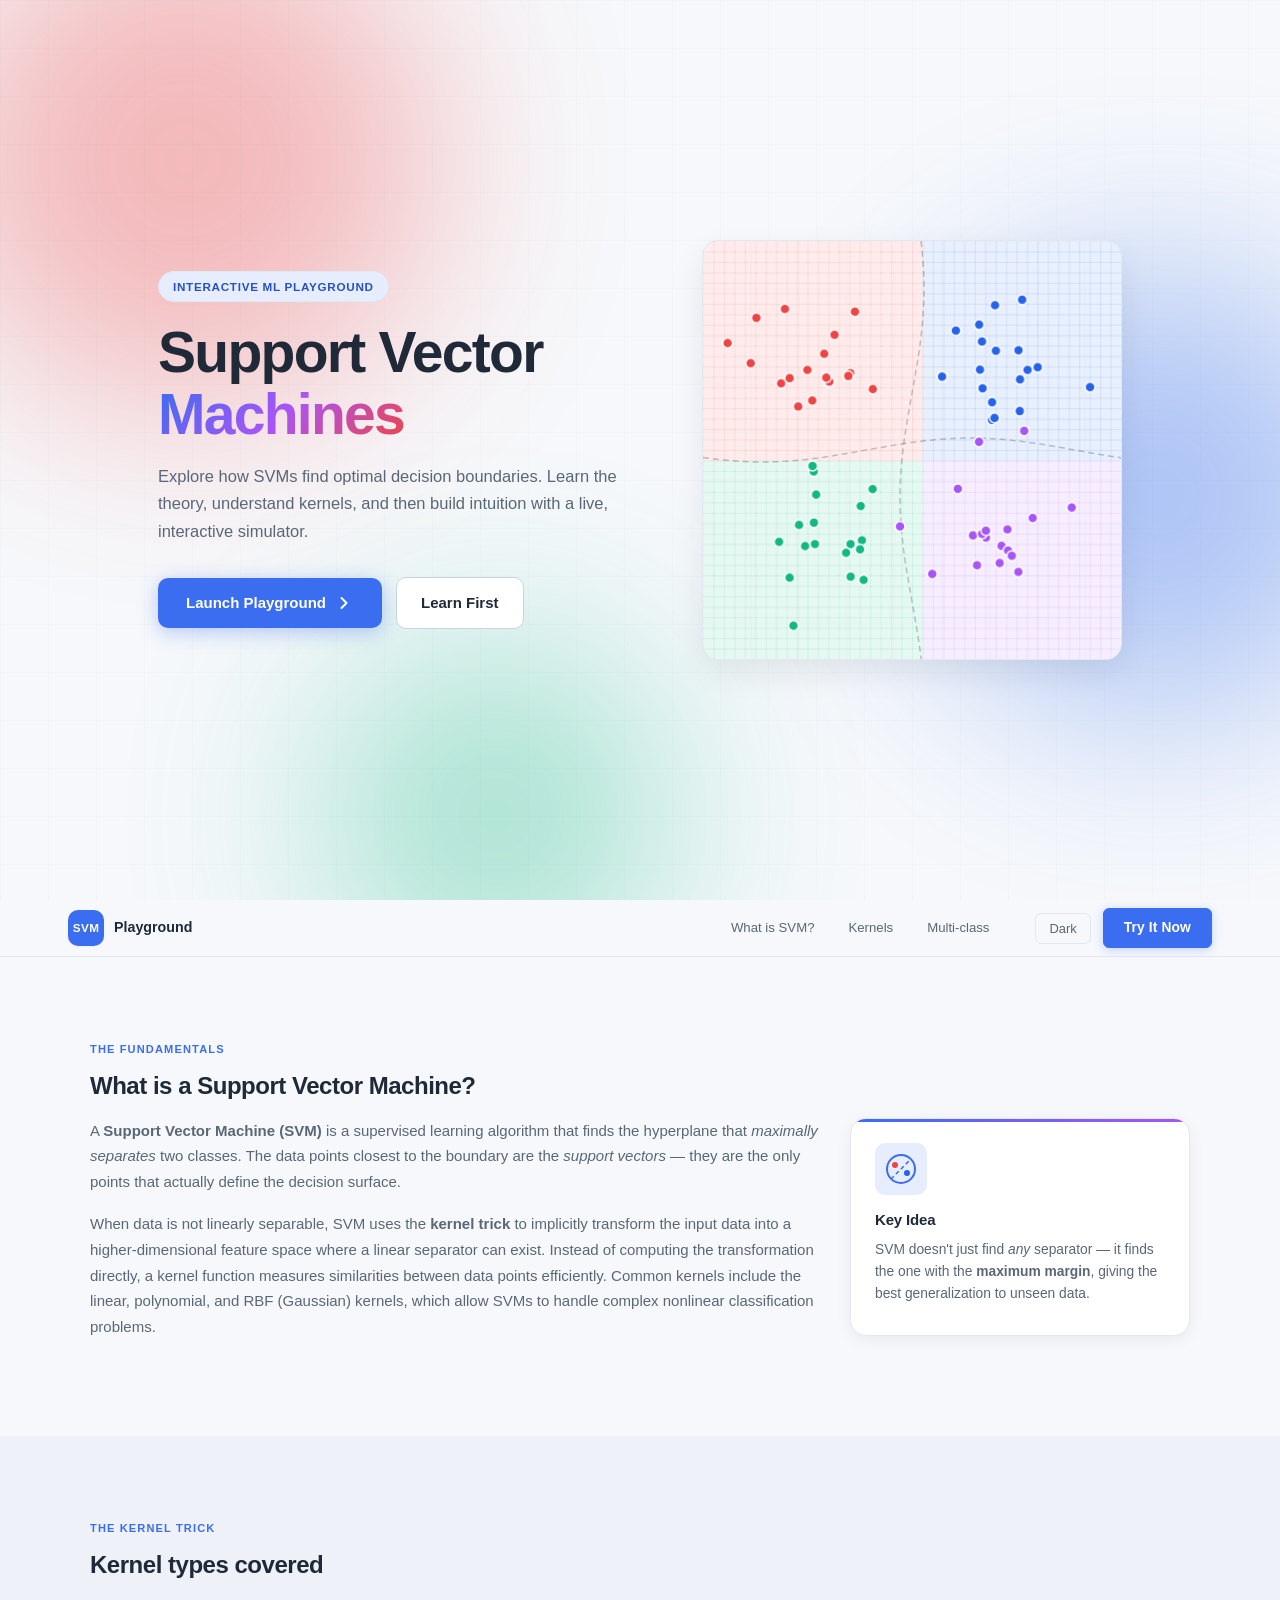
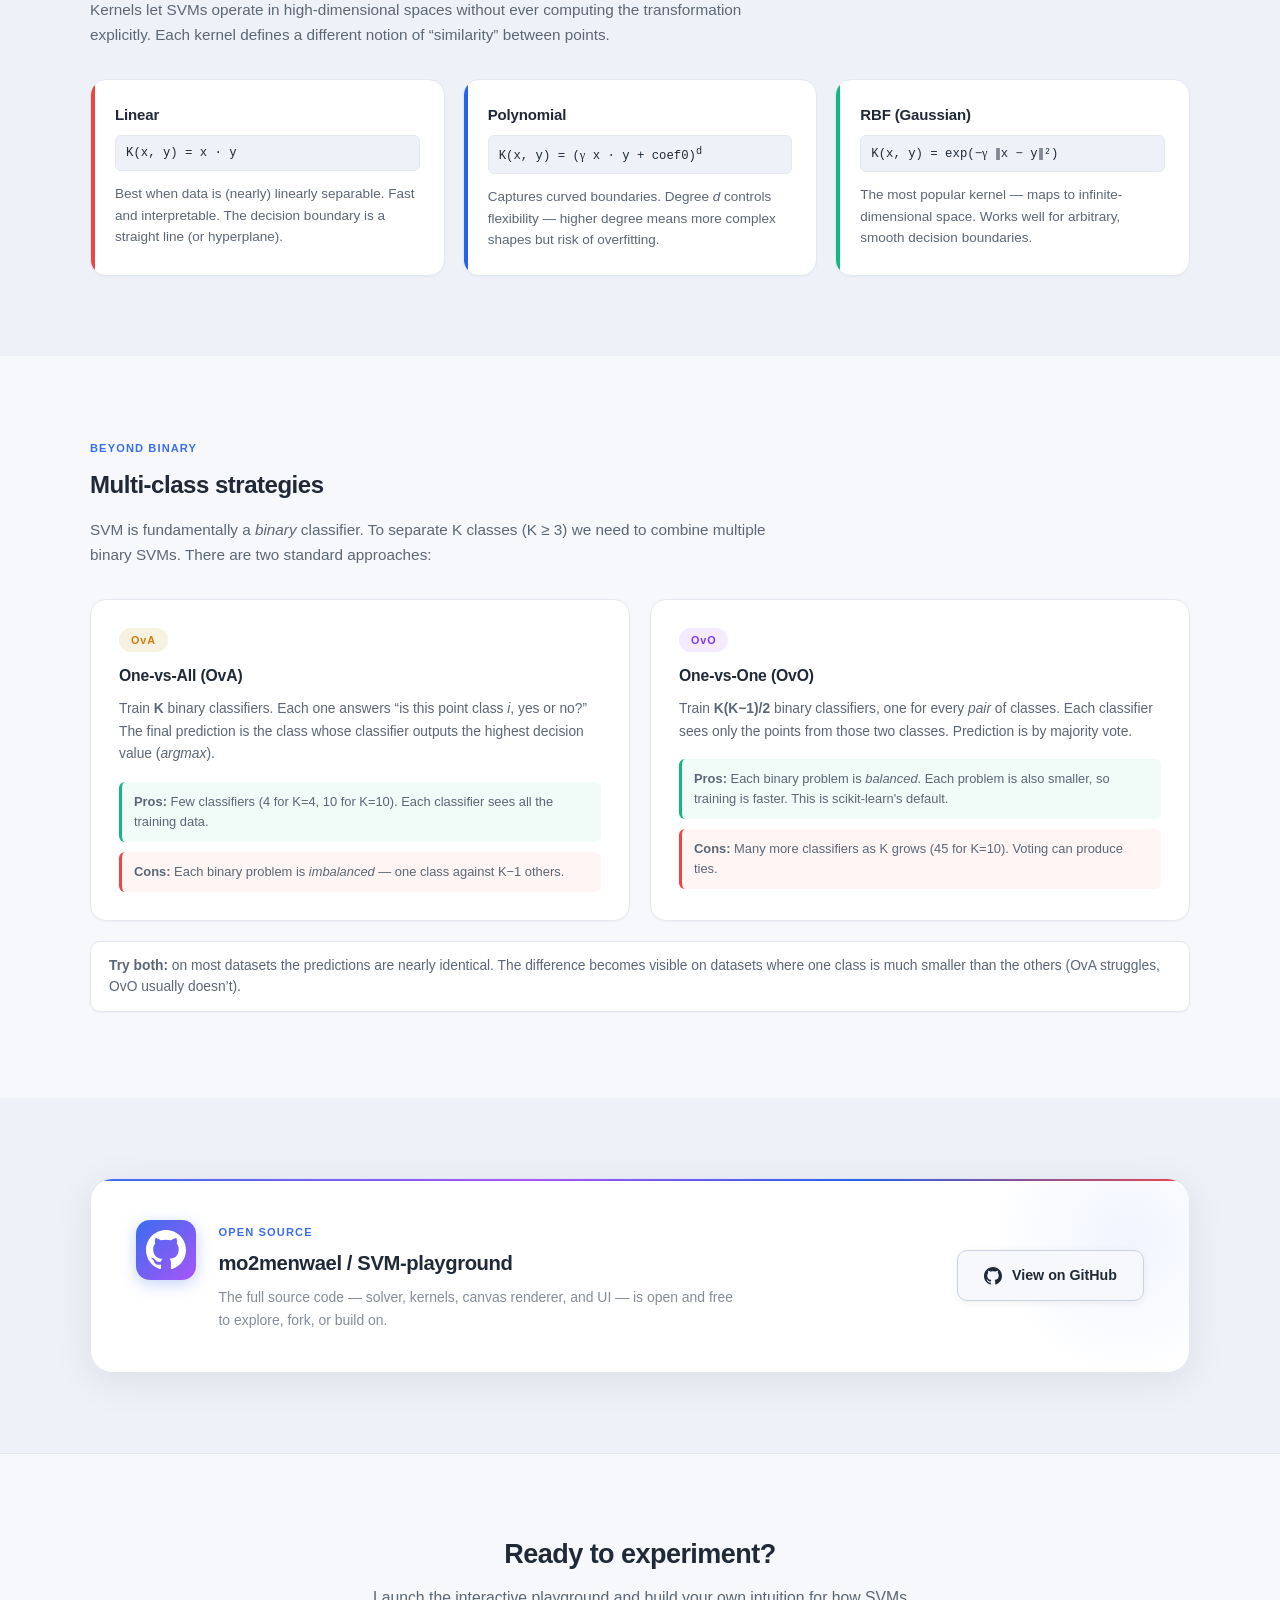
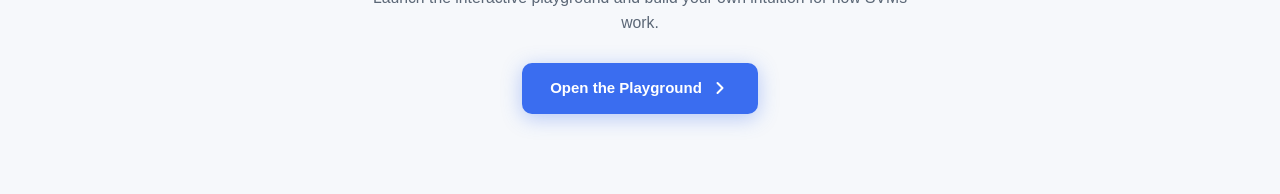
==== commit 4bb35df1: "refactor: remove sigmoid kernel function" ====
--- a/index.html
+++ b/index.html
@@ -167,14 +167,6 @@
                     <p>The most popular kernel &mdash; maps to infinite-dimensional space. Works well for arbitrary,
                         smooth decision boundaries.</p>
                 </article>
-                <article class="kernel-card">
-                    <div class="kernel-card-accent" style="--accent-c: var(--c4);"></div>
-                    <h3>Sigmoid</h3>
-                    <p class="formula">K(x, y) = tanh(<span style="font-family:serif;">γ</span> x &middot; y + coef0)
-                    </p>
-                    <p>Behaves like a 2-layer neural network. Sensitive to <span style="font-family:serif;">γ</span> and
-                        coef0 — not always a valid Mercer kernel.</p>
-                </article>
             </div>
         </div>
     </section>
